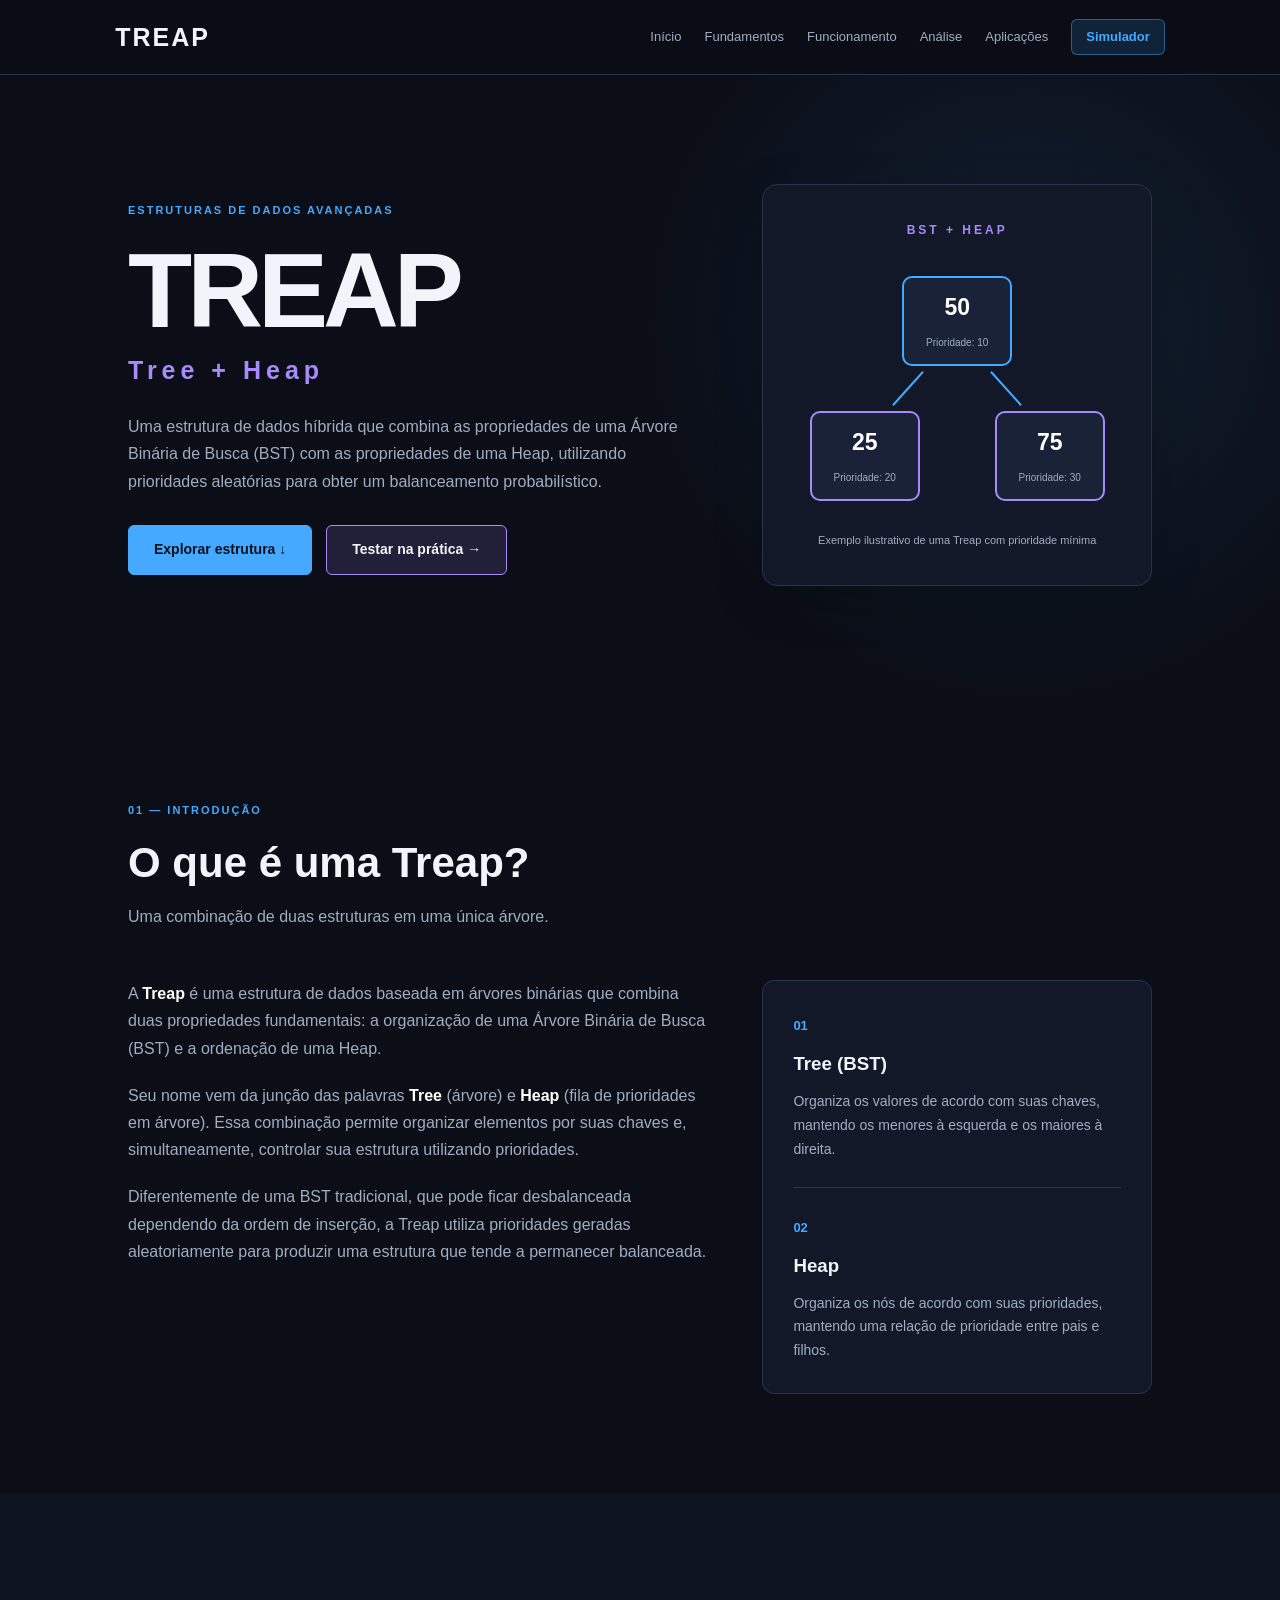
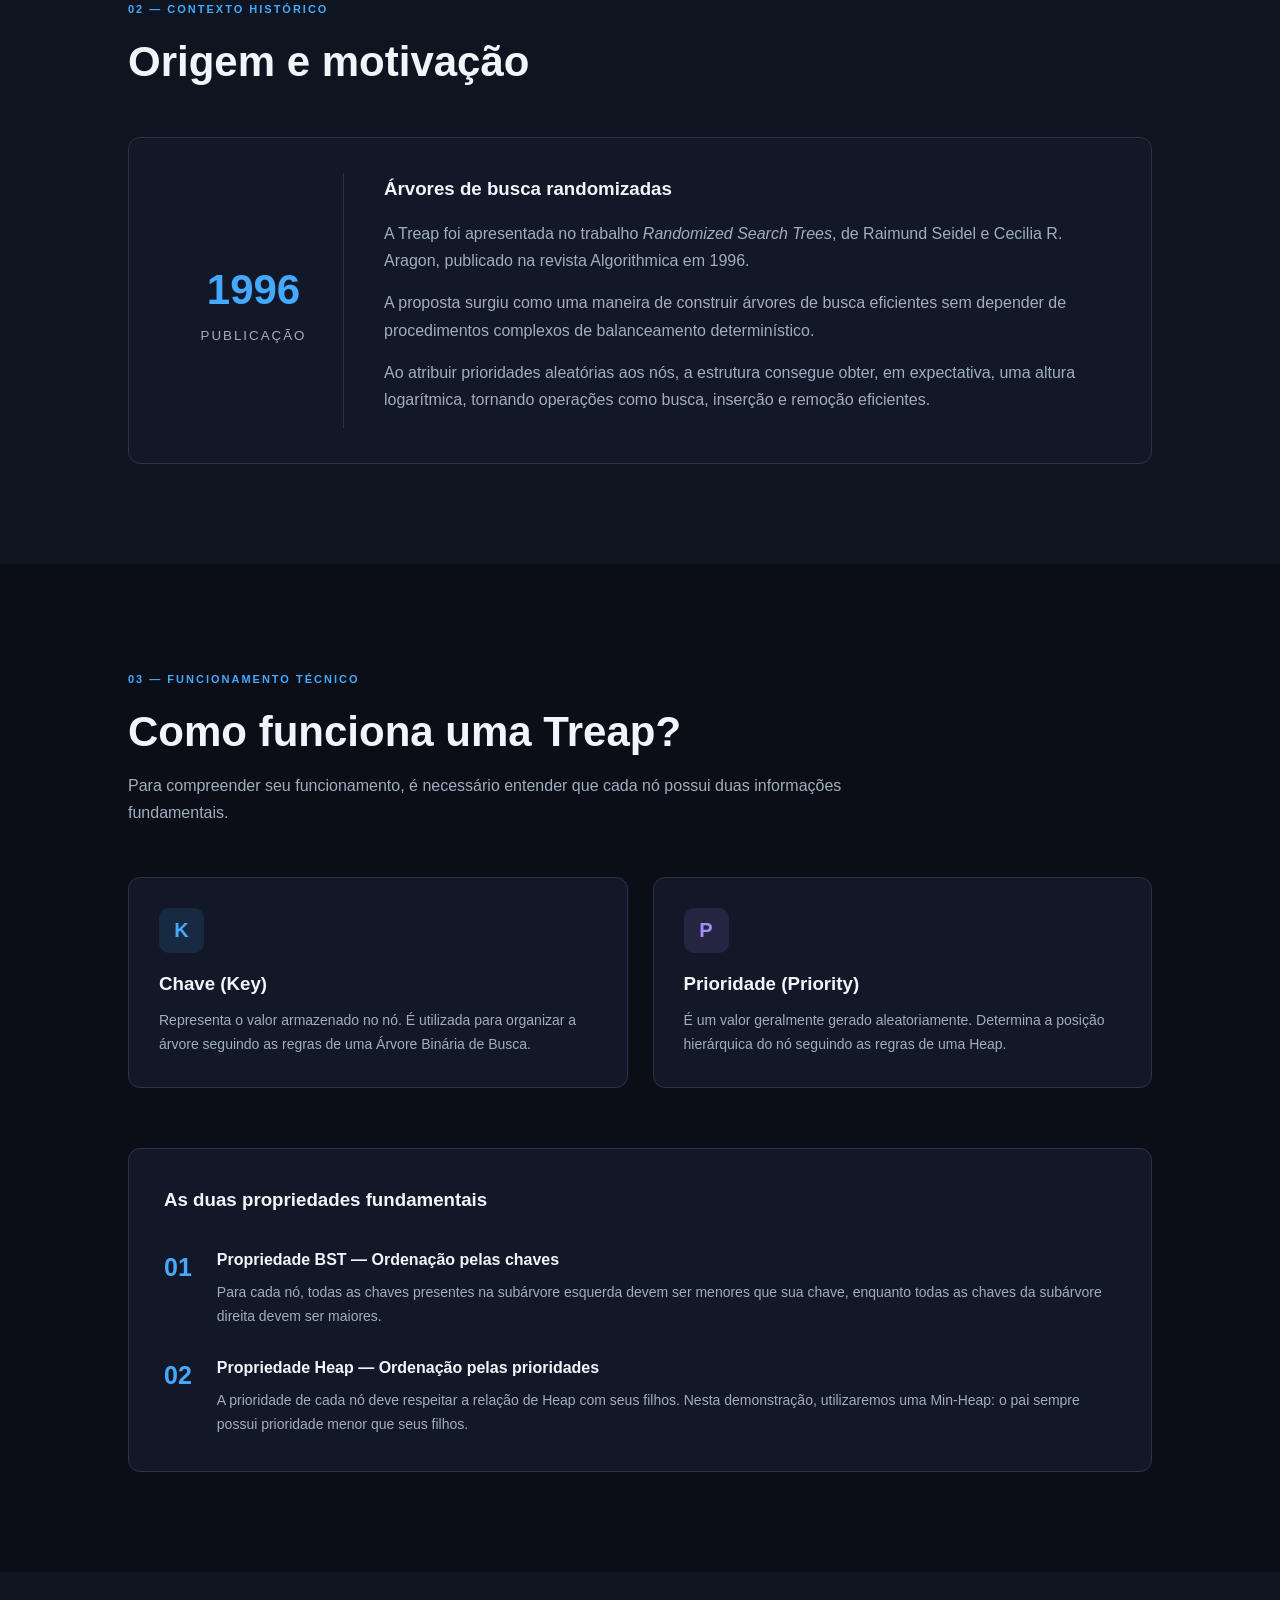
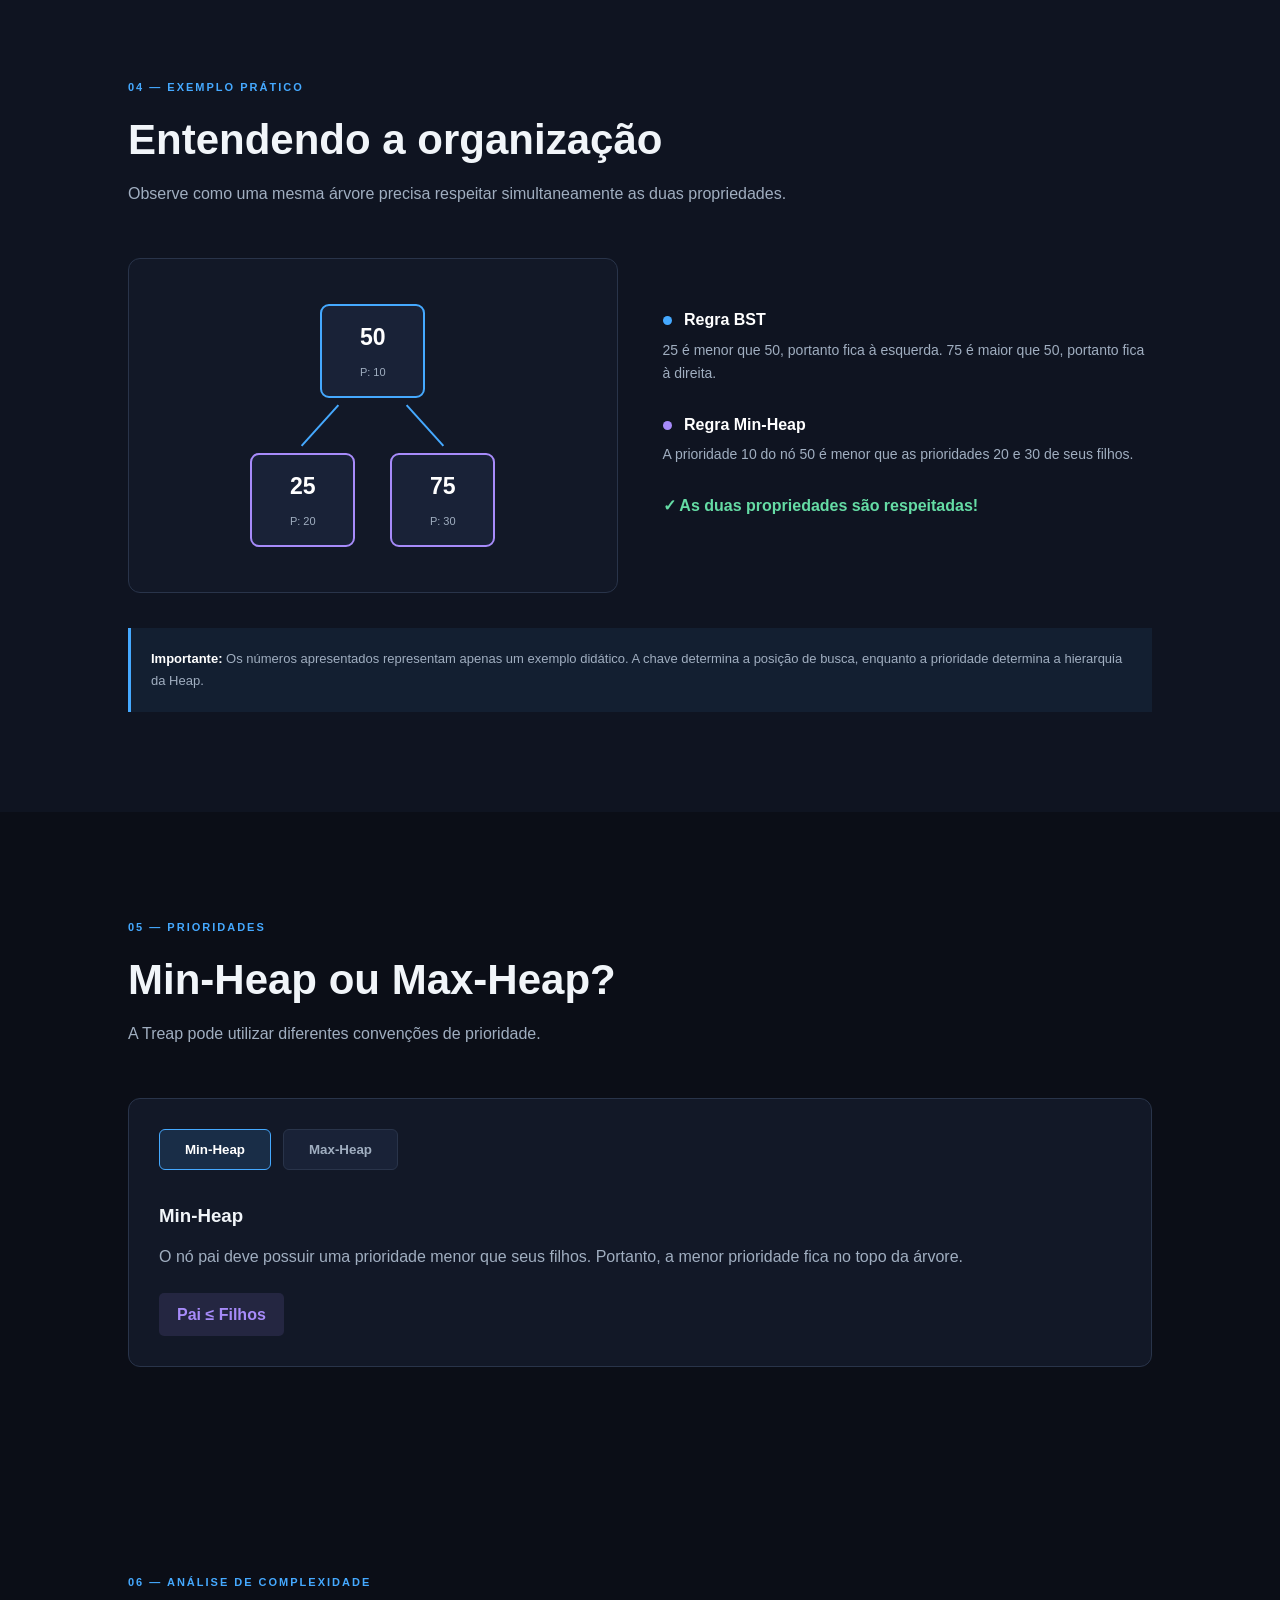
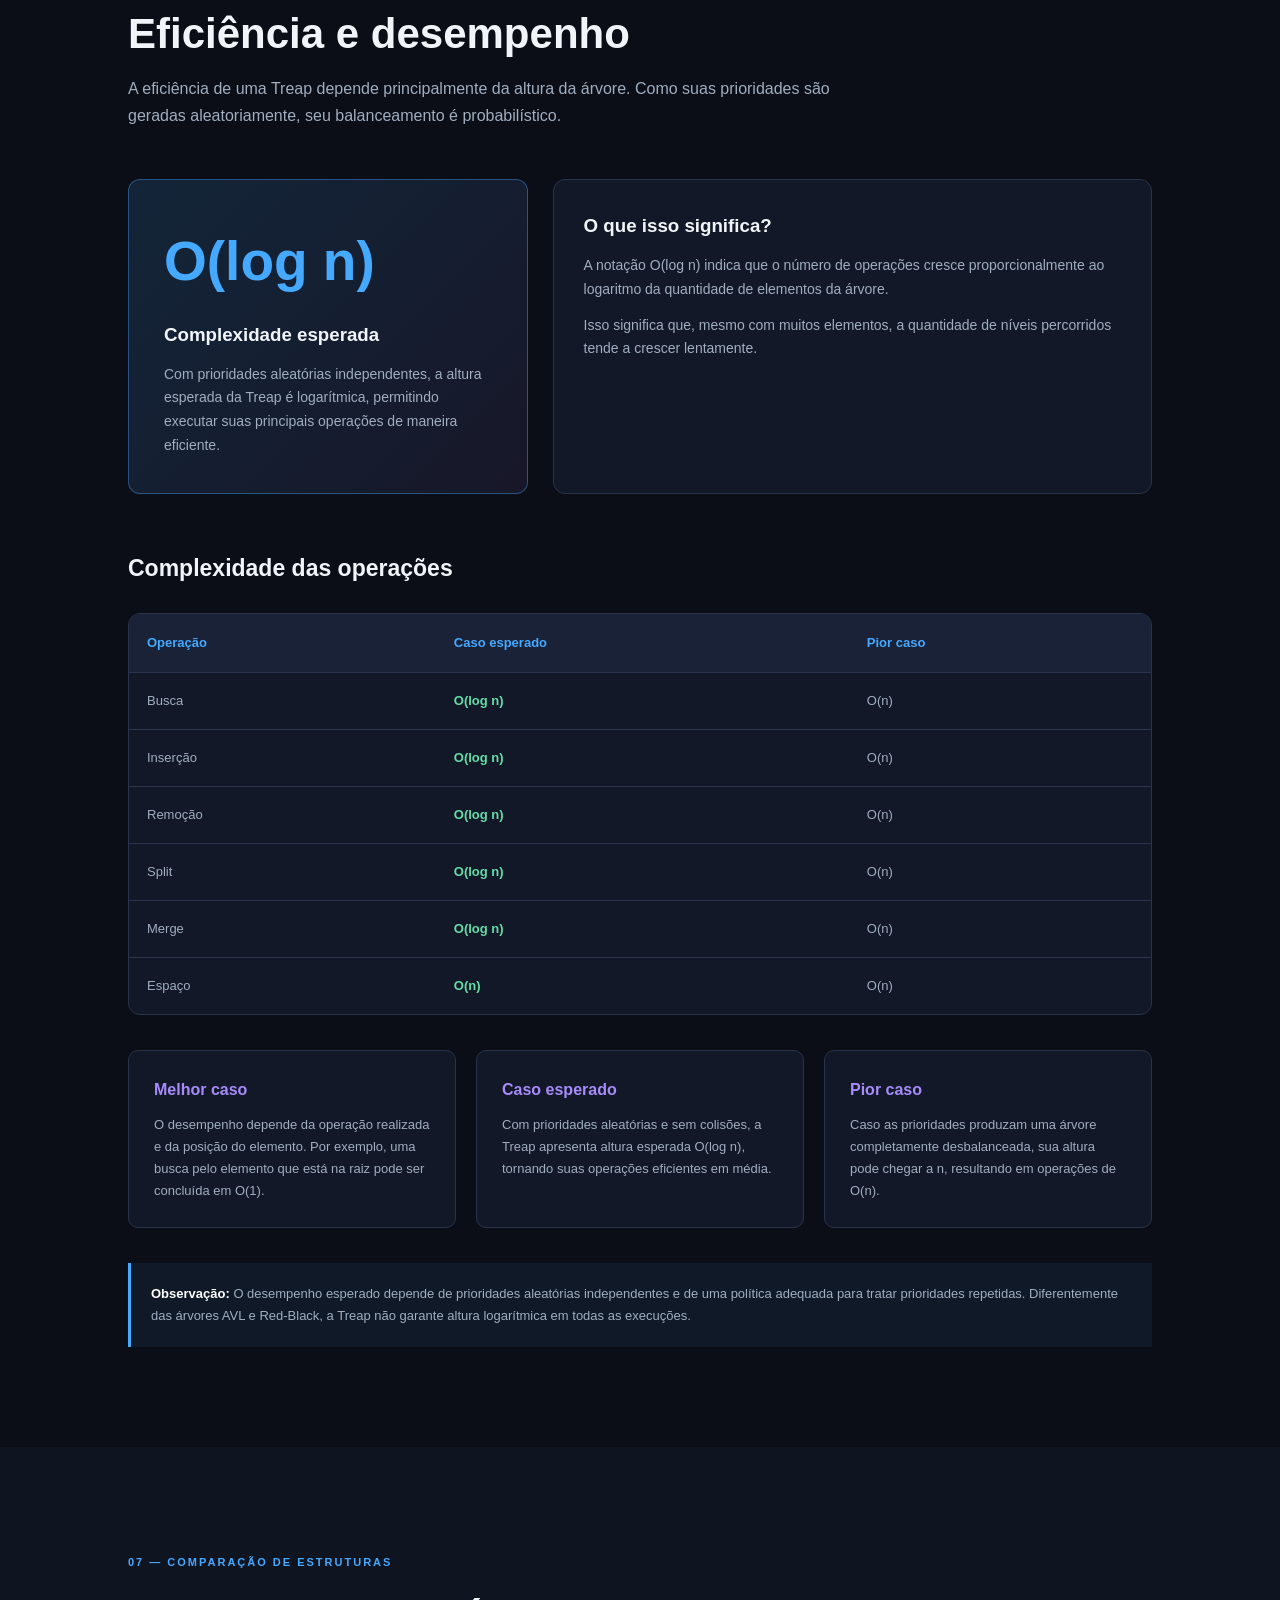
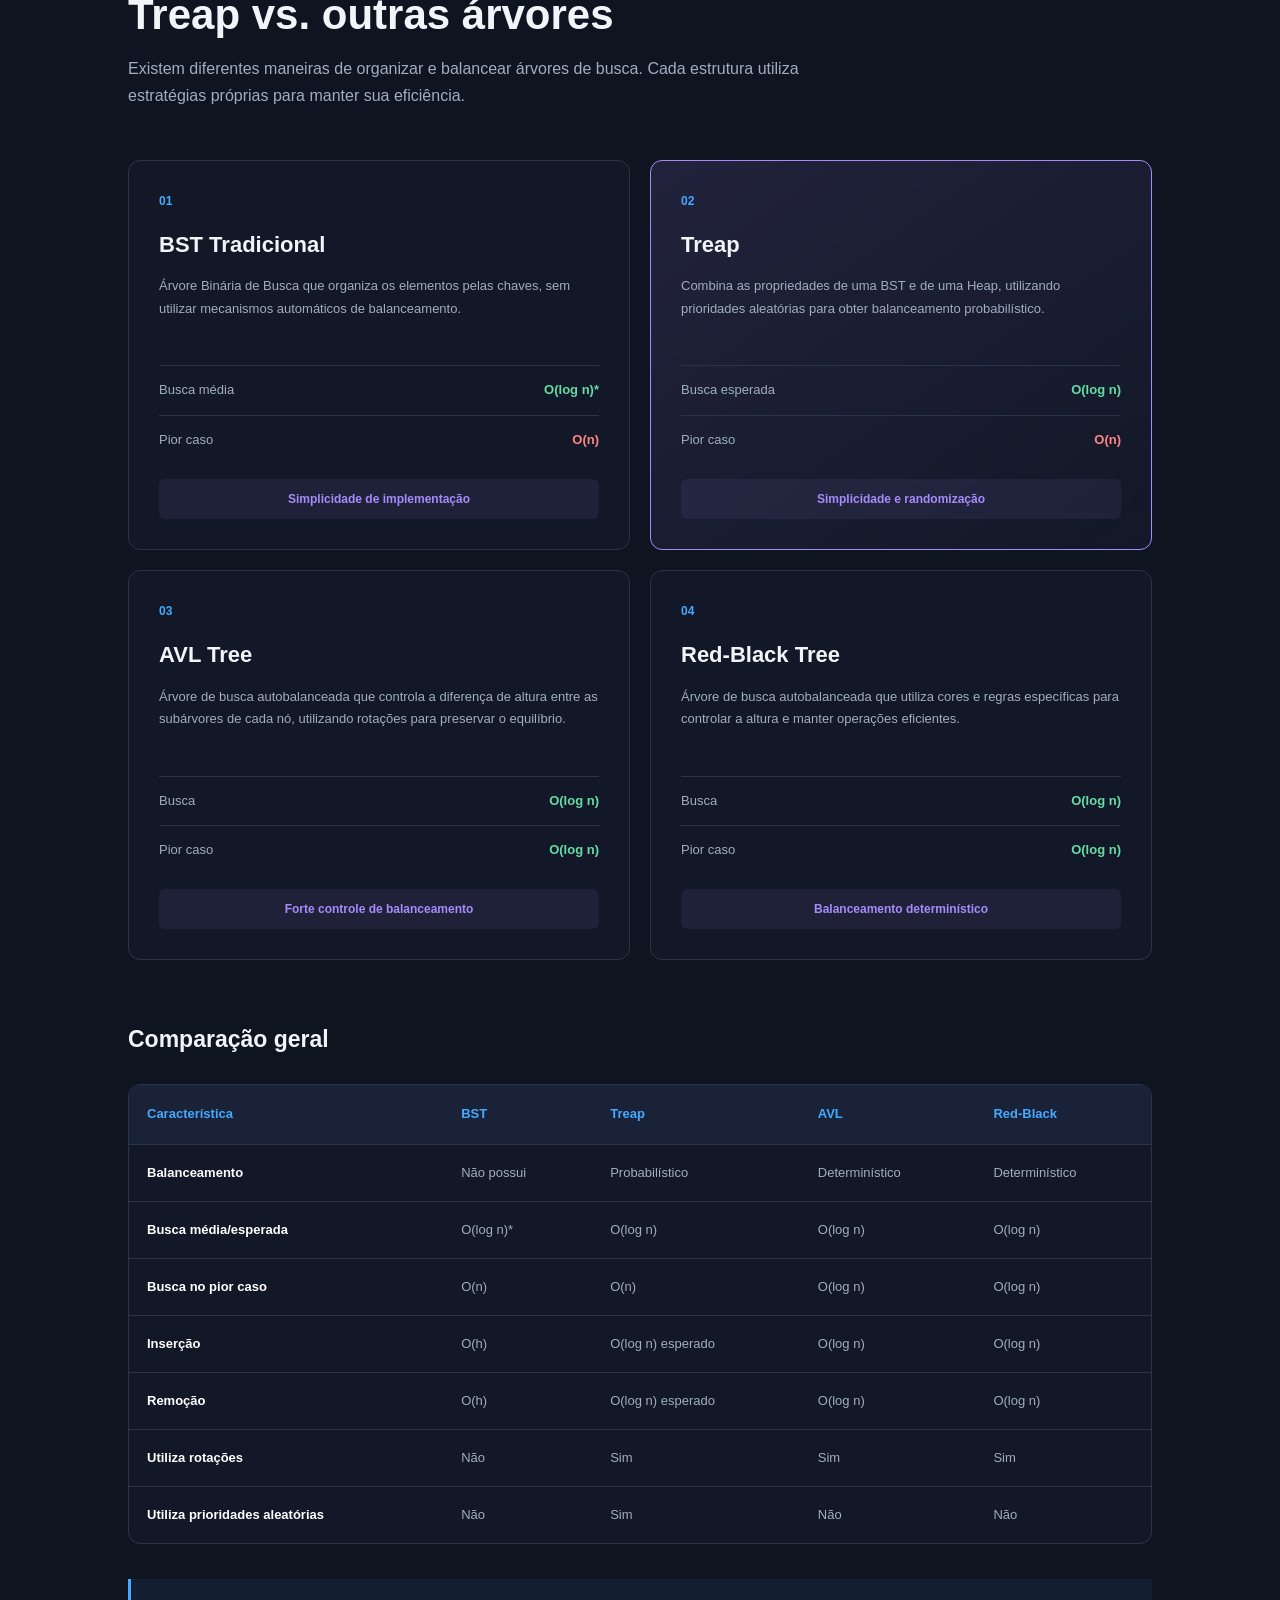
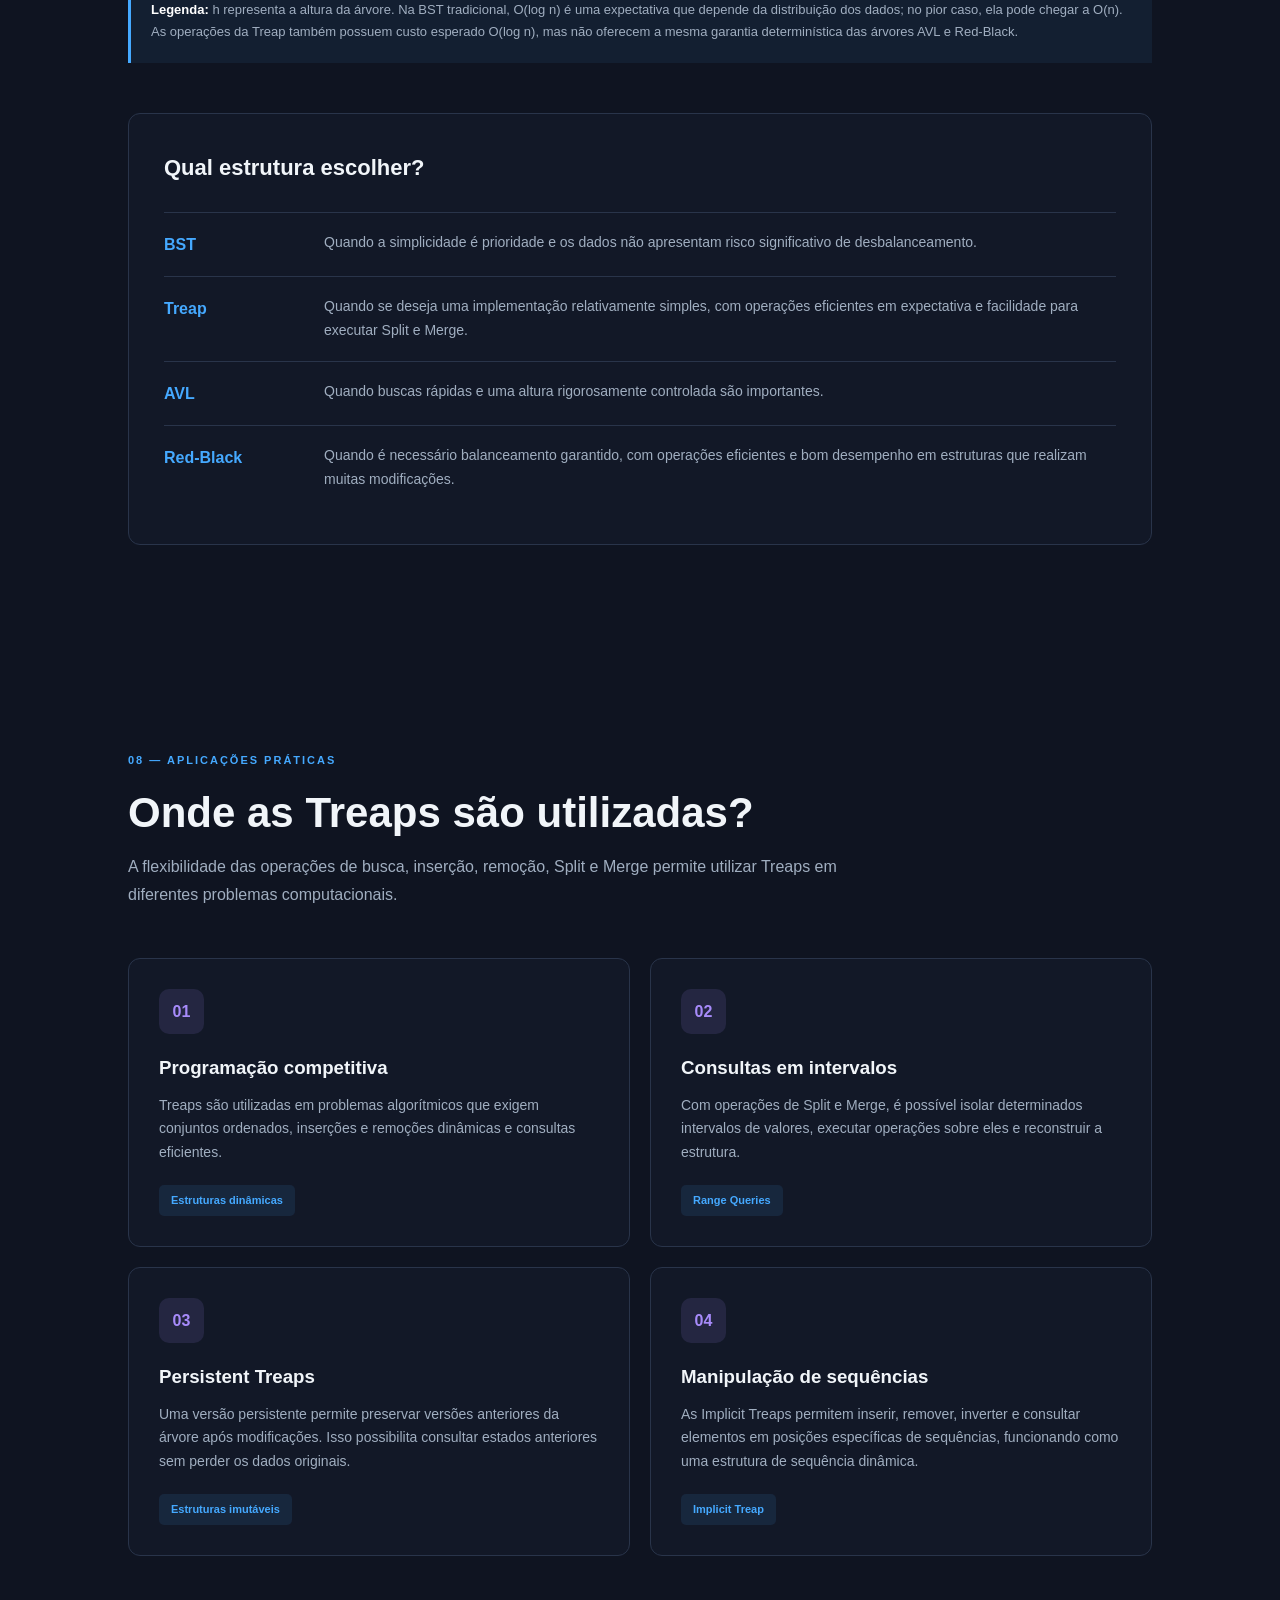
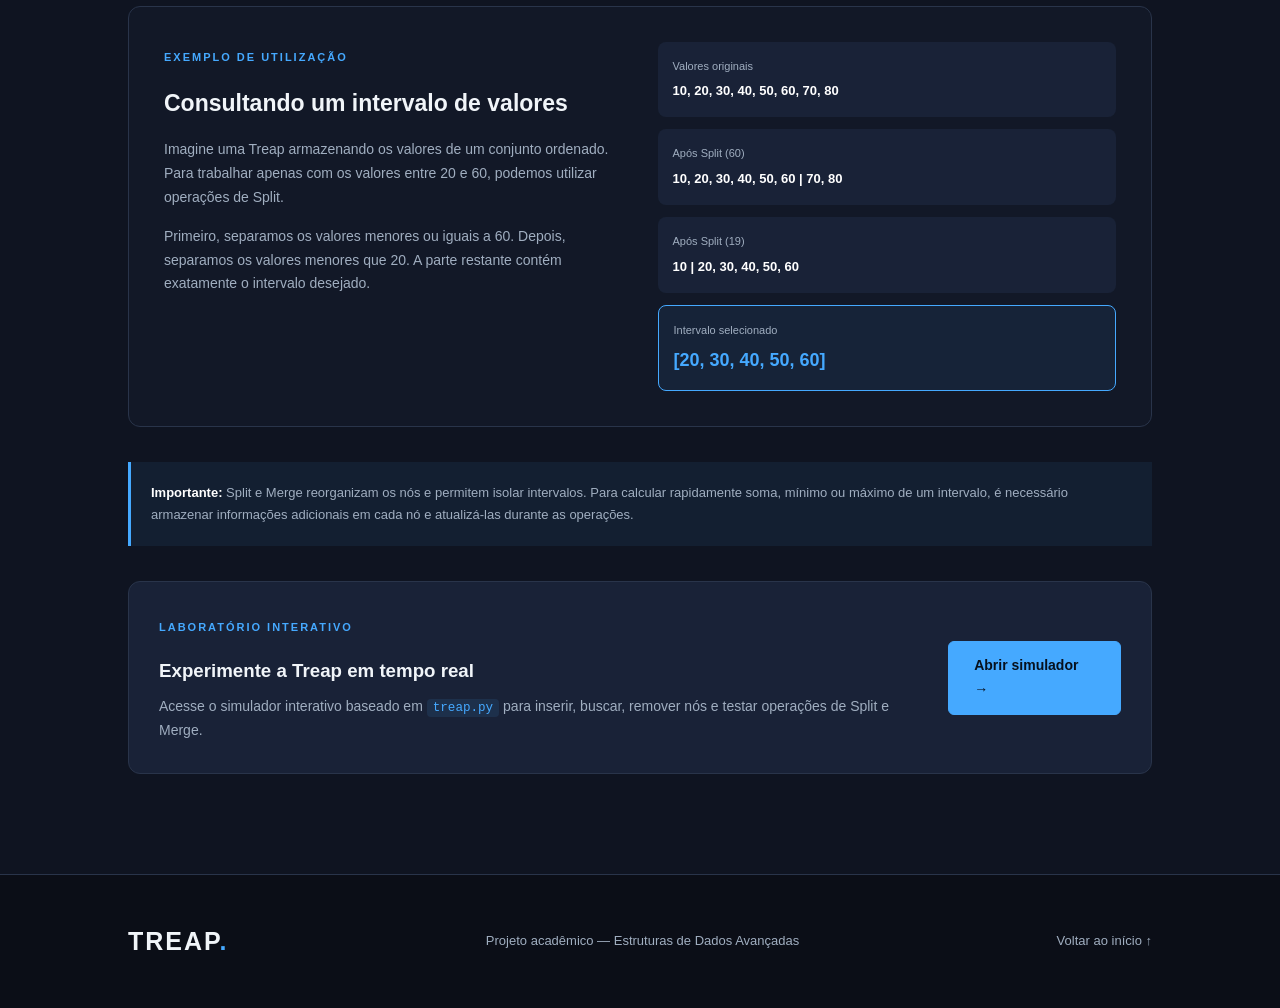
==== index.html @ 8999b140 "1.0.start" ====
<!DOCTYPE html>
<html lang="pt-BR">
<head>
    <meta charset="UTF-8">
    <meta name="viewport" content="width=device-width, initial-scale=1.0">
    <meta name="description" content="Estudo acadêmico sobre a estrutura de dados Treap.">
    <title>Treap | Estruturas de Dados</title>
    <link rel="stylesheet" href="style.css">
</head>

<body>

    <!-- BARRA DE NAVEGAÇÃO -->
    <header class="navbar">
        <a class="logo" href="#inicio" aria-label="Treap — voltar ao início">TREAP</a>
        <nav aria-label="Navegação principal">
            <a href="#inicio">Início</a>
            <a href="#introducao">Fundamentos</a>
            <a href="#funcionamento">Funcionamento</a>
            <a href="#complexidade">Análise</a>
            <a href="#aplicacoes">Aplicações</a>
            <a href="interacao.html" class="nav-highlight">Simulador</a>
        </nav>
    </header>

    <main>

        <!-- APRESENTAÇÃO -->
        <section class="hero" id="inicio">
            <div class="hero-content">
                <span class="tag">ESTRUTURAS DE DADOS AVANÇADAS</span>

                <h1>
                    TREAP
                    <span>Tree + Heap</span>
                </h1>
                <p>Uma estrutura de dados híbrida que combina as propriedades
                    de uma Árvore Binária de Busca (BST) com as propriedades
                    de uma Heap, utilizando prioridades aleatórias para
                    obter um balanceamento probabilístico.</p>

                <div class="hero-actions">
                    <a href="#introducao" class="btn">
                        Explorar estrutura ↓
                    </a>
                    <a href="interacao.html" class="btn btn-secondary">
                        Testar na prática →
                    </a>
                </div>
            </div>

            <div class="hero-visual">
                <div class="tree-label">BST + HEAP</div>

                <div class="tree">
                    <div class="tree-level">
                        <div class="node root">
                            <strong>50</strong>
                            <small>Prioridade: 10</small>
                        </div>
                    </div>

                    <div class="tree-branches">
                        <span></span>
                        <span></span>
                    </div>

                    <div class="tree-level">
                        <div class="node">
                            <strong>25</strong>
                            <small>Prioridade: 20</small>
                        </div>

                        <div class="node">
                            <strong>75</strong>
                            <small>Prioridade: 30</small>
                        </div>
                    </div>
                </div>

                <p class="visual-caption">
                    Exemplo ilustrativo de uma Treap com prioridade mínima
                </p>
            </div>
        </section>


        <!-- INTRODUÇÃO -->
        <section class="section" id="introducao">

            <div class="section-heading">
                <span class="tag">01 — INTRODUÇÃO</span>
                <h2>O que é uma Treap?</h2>
                <p>Uma combinação de duas estruturas em uma única árvore.</p>
            </div>

            <div class="intro-grid">

                <div class="intro-text">
                    <p>
                        A <strong>Treap</strong> é uma estrutura de dados
                        baseada em árvores binárias que combina duas
                        propriedades fundamentais: a organização de uma
                        Árvore Binária de Busca (BST) e a ordenação de uma
                        Heap.
                    </p>

                    <p>
                        Seu nome vem da junção das palavras
                        <strong>Tree</strong> (árvore) e
                        <strong>Heap</strong> (fila de prioridades em árvore).
                        Essa combinação permite organizar elementos por suas
                        chaves e, simultaneamente, controlar sua estrutura
                        utilizando prioridades.
                    </p>

                    <p>
                        Diferentemente de uma BST tradicional, que pode
                        ficar desbalanceada dependendo da ordem de inserção,
                        a Treap utiliza prioridades geradas aleatoriamente
                        para produzir uma estrutura que tende a permanecer
                        balanceada.
                    </p>
                </div>

                <div class="concept-card">
                    <div class="concept-item">
                        <span class="concept-number">01</span>
                        <h3>Tree (BST)</h3>
                        <p>
                            Organiza os valores de acordo com suas chaves,
                            mantendo os menores à esquerda e os maiores
                            à direita.
                        </p>
                    </div>

                    <div class="concept-divider"></div>

                    <div class="concept-item">
                        <span class="concept-number">02</span>
                        <h3>Heap</h3>
                        <p>
                            Organiza os nós de acordo com suas prioridades,
                            mantendo uma relação de prioridade entre
                            pais e filhos.
                        </p>
                    </div>
                </div>

            </div>
        </section>


        <!-- CONTEXTO HISTÓRICO -->
        <section class="section history-section" id="historico">

            <div class="section-heading">
                <span class="tag">02 — CONTEXTO HISTÓRICO</span>
                <h2>Origem e motivação</h2>
            </div>

            <div class="history-content">
                <div class="history-date">
                    <span>1996</span>
                    <small>PUBLICAÇÃO</small>
                </div>

                <div class="history-text">
                    <h3>Árvores de busca randomizadas</h3>

                    <p>
                        A Treap foi apresentada no trabalho
                        <em>Randomized Search Trees</em>, de Raimund Seidel
                        e Cecilia R. Aragon, publicado na revista
                        Algorithmica em 1996.
                    </p>

                    <p>
                        A proposta surgiu como uma maneira de construir
                        árvores de busca eficientes sem depender de
                        procedimentos complexos de balanceamento
                        determinístico.
                    </p>

                    <p>
                        Ao atribuir prioridades aleatórias aos nós,
                        a estrutura consegue obter, em expectativa,
                        uma altura logarítmica, tornando operações como
                        busca, inserção e remoção eficientes.
                    </p>
                </div>
            </div>
        </section>


        <!-- FUNCIONAMENTO TÉCNICO -->
        <section class="section" id="funcionamento">

            <div class="section-heading">
                <span class="tag">03 — FUNCIONAMENTO TÉCNICO</span>
                <h2>Como funciona uma Treap?</h2>

                <p>
                    Para compreender seu funcionamento, é necessário
                    entender que cada nó possui duas informações
                    fundamentais.
                </p>
            </div>

            <div class="technical-grid">

                <div class="technical-card">
                    <div class="card-icon">K</div>
                    <h3>Chave (Key)</h3>
                    <p>
                        Representa o valor armazenado no nó. É utilizada
                        para organizar a árvore seguindo as regras de
                        uma Árvore Binária de Busca.
                    </p>
                </div>

                <div class="technical-card">
                    <div class="card-icon">P</div>
                    <h3>Prioridade (Priority)</h3>
                    <p>
                        É um valor geralmente gerado aleatoriamente.
                        Determina a posição hierárquica do nó seguindo
                        as regras de uma Heap.
                    </p>
                </div>

            </div>

            <div class="explanation-block">
                <h3>As duas propriedades fundamentais</h3>

                <div class="rule">
                    <span class="rule-number">01</span>

                    <div>
                        <h4>Propriedade BST — Ordenação pelas chaves</h4>
                        <p>
                            Para cada nó, todas as chaves presentes na
                            subárvore esquerda devem ser menores que sua
                            chave, enquanto todas as chaves da subárvore
                            direita devem ser maiores.
                        </p>
                    </div>
                </div>

                <div class="rule">
                    <span class="rule-number">02</span>

                    <div>
                        <h4>Propriedade Heap — Ordenação pelas prioridades</h4>
                        <p>A prioridade de cada nó deve respeitar a
                            relação de Heap com seus filhos. Nesta
                            demonstração, utilizaremos uma Min-Heap:
                            o pai sempre possui prioridade menor que
                            seus filhos.</p>
                    </div>
                </div>
            </div>
        </section>

        <section class="section example-section">
            <div class="section-heading">
                <span class="tag">04 — EXEMPLO PRÁTICO</span>
                <h2>Entendendo a organização</h2>
                <p>Observe como uma mesma árvore precisa respeitar
                simultaneamente as duas propriedades.
                </p>
            </div>
            <div class="example-layout">
                <div class="example-tree">
                    <div class="example-node root-node">
                        <strong>50</strong>
                        <small>P: 10</small>
                    </div>
                    <div class="example-lines">
                        <span></span>
                        <span></span>
                    </div>
                    <div class="example-children">
                        <div class="example-node">
                            <strong>25</strong>
                            <small>P: 20</small>
                        </div>
                        <div class="example-node">
                            <strong>75</strong>
                            <small>P: 30</small>
                        </div>
                    </div>
                </div>
                <div class="example-info">
                    <div>
                        <span class="status-dot blue"></span>
                        <strong>Regra BST</strong>
                        <p>25 é menor que 50, portanto fica à esquerda.
                        75 é maior que 50, portanto fica à direita.</p>
                    </div>
                    <div>
                        <span class="status-dot purple"></span>
                        <strong>Regra Min-Heap</strong>
                        <p>A prioridade 10 do nó 50 é menor que as
                            prioridades 20 e 30 de seus filhos.</p>
                    </div>
                    <div class="valid-message">
                        ✓ As duas propriedades são respeitadas!
                    </div>
                </div>
            </div>
            <div class="note">
                <strong>Importante:</strong> Os números apresentados
                representam apenas um exemplo didático. A chave determina
                a posição de busca, enquanto a prioridade determina
                a hierarquia da Heap.
            </div>
        </section>

        <section class="section" id="propriedades">
            <div class="section-heading">
                <span class="tag">05 — PRIORIDADES</span>
                <h2>Min-Heap ou Max-Heap?</h2>
                <p>A Treap pode utilizar diferentes convenções
                de prioridade.
                </p>
            </div>
            <div class="heap-selector">
                <div class="heap-buttons">
                    <button class="heap-btn active" data-heap="min">
                        Min-Heap
                    </button>
                    <button class="heap-btn" data-heap="max">
                        Max-Heap
                    </button>
                </div>
                <div class="heap-description">
                    <h3 id="heap-title">Min-Heap</h3>
                    <p id="heap-text">O nó pai deve possuir uma prioridade menor que seus filhos.
                        Portanto, a menor prioridade
                        fica no topo da árvore.</p>
                    <div class="heap-rule" id="heap-rule">Pai ≤ Filhos</div>
                </div>
            </div>
        </section>

        <!-- ANÁLISE DE COMPLEXIDADE -->
        <section class="section complexity-section" id="complexidade">

            <div class="section-heading">
                <span class="tag">06 — ANÁLISE DE COMPLEXIDADE</span>

                <h2>Eficiência e desempenho</h2>

                <p>
                    A eficiência de uma Treap depende principalmente da altura
                    da árvore. Como suas prioridades são geradas aleatoriamente,
                    seu balanceamento é probabilístico.
                </p>
            </div>

            <div class="complexity-intro">
                <div class="complexity-highlight">
                    <span class="big-o">O(log n)</span>
                    <h3>Complexidade esperada</h3>
                    <p>
                        Com prioridades aleatórias independentes, a altura
                        esperada da Treap é logarítmica, permitindo executar
                        suas principais operações de maneira eficiente.
                    </p>
                </div>

                <div class="complexity-explanation">
                    <h3>O que isso significa?</h3>

                    <p>
                        A notação O(log n) indica que o número de operações
                        cresce proporcionalmente ao logaritmo da quantidade
                        de elementos da árvore.
                    </p>

                    <p>
                        Isso significa que, mesmo com muitos elementos,
                        a quantidade de níveis percorridos tende a crescer
                        lentamente.
                    </p>
                </div>
            </div>

            <h3 class="subsection-title">Complexidade das operações</h3>

            <div class="table-container">
                <table class="complexity-table">

                    <thead>
                        <tr>
                            <th>Operação</th>
                            <th>Caso esperado</th>
                            <th>Pior caso</th>
                        </tr>
                    </thead>

                    <tbody>
                        <tr>
                            <td>Busca</td>
                            <td><span class="complexity-good">O(log n)</span></td>
                            <td>O(n)</td>
                        </tr>

                        <tr>
                            <td>Inserção</td>
                            <td><span class="complexity-good">O(log n)</span></td>
                            <td>O(n)</td>
                        </tr>

                        <tr>
                            <td>Remoção</td>
                            <td><span class="complexity-good">O(log n)</span></td>
                            <td>O(n)</td>
                        </tr>

                        <tr>
                            <td>Split</td>
                            <td><span class="complexity-good">O(log n)</span></td>
                            <td>O(n)</td>
                        </tr>

                        <tr>
                            <td>Merge</td>
                            <td><span class="complexity-good">O(log n)</span></td>
                            <td>O(n)</td>
                        </tr>

                        <tr>
                            <td>Espaço</td>
                            <td><span class="complexity-good">O(n)</span></td>
                            <td>O(n)</td>
                        </tr>
                    </tbody>

                </table>
            </div>

            <div class="complexity-notes">

                <div class="complexity-note">
                    <h4>Melhor caso</h4>
                    <p>
                        O desempenho depende da operação realizada e da posição
                        do elemento. Por exemplo, uma busca pelo elemento que
                        está na raiz pode ser concluída em O(1).
                    </p>
                </div>

                <div class="complexity-note">
                    <h4>Caso esperado</h4>
                    <p>
                        Com prioridades aleatórias e sem colisões, a Treap
                        apresenta altura esperada O(log n), tornando suas
                        operações eficientes em média.
                    </p>
                </div>

                <div class="complexity-note">
                    <h4>Pior caso</h4>
                    <p>
                        Caso as prioridades produzam uma árvore completamente
                        desbalanceada, sua altura pode chegar a n, resultando
                        em operações de O(n).
                    </p>
                </div>

            </div>

            <div class="note">
                <strong>Observação:</strong> O desempenho esperado depende
                de prioridades aleatórias independentes e de uma política
                adequada para tratar prioridades repetidas. Diferentemente
                das árvores AVL e Red-Black, a Treap não garante altura
                logarítmica em todas as execuções.
            </div>

        </section>

        <!-- COMPARAÇÃO COM OUTRAS ESTRUTURAS -->
        <section class="section comparison-section" id="comparacao">

            <div class="section-heading">
                <span class="tag">07 — COMPARAÇÃO DE ESTRUTURAS</span>

                <h2>Treap vs. outras árvores</h2>

                <p>
                    Existem diferentes maneiras de organizar e balancear
                    árvores de busca. Cada estrutura utiliza estratégias
                    próprias para manter sua eficiência.
                </p>
            </div>

            <div class="comparison-cards">

                <!-- BST -->
                <article class="comparison-card">
                    <span class="comparison-number">01</span>

                    <h3>BST Tradicional</h3>

                    <p>
                        Árvore Binária de Busca que organiza os elementos
                        pelas chaves, sem utilizar mecanismos automáticos
                        de balanceamento.
                    </p>

                    <div class="comparison-complexity">
                        <span>Busca média</span>
                        <strong>O(log n)*</strong>
                    </div>

                    <div class="comparison-complexity">
                        <span>Pior caso</span>
                        <strong class="bad-complexity">O(n)</strong>
                    </div>

                    <div class="comparison-footer">
                        Simplicidade de implementação
                    </div>
                </article>


                <!-- TREAP -->
                <article class="comparison-card featured-card">
                    <span class="comparison-number">02</span>

                    <h3>Treap</h3>
                    <p>Combina as propriedades de uma BST e de uma Heap,
                        utilizando prioridades aleatórias para obter
                        balanceamento probabilístico.</p>
                    <div class="comparison-complexity">
                        <span>Busca esperada</span>
                        <strong>O(log n)</strong>
                    </div>

                    <div class="comparison-complexity">
                        <span>Pior caso</span>
                        <strong class="bad-complexity">O(n)</strong>
                    </div>

                    <div class="comparison-footer">
                        Simplicidade e randomização
                    </div>
                </article>


                <!-- AVL -->
                <article class="comparison-card">
                    <span class="comparison-number">03</span>

                    <h3>AVL Tree</h3>

                    <p>
                        Árvore de busca autobalanceada que controla a diferença
                        de altura entre as subárvores de cada nó, utilizando
                        rotações para preservar o equilíbrio.
                    </p>

                    <div class="comparison-complexity">
                        <span>Busca</span>
                        <strong>O(log n)</strong>
                    </div>

                    <div class="comparison-complexity">
                        <span>Pior caso</span>
                        <strong>O(log n)</strong>
                    </div>

                    <div class="comparison-footer">
                        Forte controle de balanceamento
                    </div>
                </article>


                <!-- RED BLACK -->
                <article class="comparison-card">
                    <span class="comparison-number">04</span>

                    <h3>Red-Black Tree</h3>

                    <p>
                        Árvore de busca autobalanceada que utiliza cores
                        e regras específicas para controlar a altura
                        e manter operações eficientes.
                    </p>

                    <div class="comparison-complexity">
                        <span>Busca</span>
                        <strong>O(log n)</strong>
                    </div>

                    <div class="comparison-complexity">
                        <span>Pior caso</span>
                        <strong>O(log n)</strong>
                    </div>

                    <div class="comparison-footer">
                        Balanceamento determinístico
                    </div>
                </article>

            </div>


            <!-- TABELA COMPARATIVA -->
            <h3 class="subsection-title">Comparação geral</h3>

            <div class="table-container">

                <table class="complexity-table comparison-table">

                    <thead>
                        <tr>
                            <th>Característica</th>
                            <th>BST</th>
                            <th>Treap</th>
                            <th>AVL</th>
                            <th>Red-Black</th>
                        </tr>
                    </thead>

                    <tbody>

                        <tr>
                            <td>Balanceamento</td>
                            <td>Não possui</td>
                            <td>Probabilístico</td>
                            <td>Determinístico</td>
                            <td>Determinístico</td>
                        </tr>

                        <tr>
                            <td>Busca média/esperada</td>
                            <td>O(log n)*</td>
                            <td>O(log n)</td>
                            <td>O(log n)</td>
                            <td>O(log n)</td>
                        </tr>

                        <tr>
                            <td>Busca no pior caso</td>
                            <td>O(n)</td>
                            <td>O(n)</td>
                            <td>O(log n)</td>
                            <td>O(log n)</td>
                        </tr>

                        <tr>
                            <td>Inserção</td>
                            <td>O(h)</td>
                            <td>O(log n) esperado</td>
                            <td>O(log n)</td>
                            <td>O(log n)</td>
                        </tr>

                        <tr>
                            <td>Remoção</td>
                            <td>O(h)</td>
                            <td>O(log n) esperado</td>
                            <td>O(log n)</td>
                            <td>O(log n)</td>
                        </tr>

                        <tr>
                            <td>Utiliza rotações</td>
                            <td>Não</td>
                            <td>Sim</td>
                            <td>Sim</td>
                            <td>Sim</td>
                        </tr>

                        <tr>
                            <td>Utiliza prioridades aleatórias</td>
                            <td>Não</td>
                            <td>Sim</td>
                            <td>Não</td>
                            <td>Não</td>
                        </tr>

                    </tbody>

                </table>

            </div>

            <div class="note">
                <strong>Legenda:</strong> h representa a altura da árvore.
                Na BST tradicional, O(log n) é uma expectativa que depende
                da distribuição dos dados; no pior caso, ela pode chegar
                a O(n). As operações da Treap também possuem custo esperado
                O(log n), mas não oferecem a mesma garantia determinística
                das árvores AVL e Red-Black.
            </div>


            <!-- CONCLUSÃO DA COMPARAÇÃO -->
            <div class="comparison-conclusion">

                <h3>Qual estrutura escolher?</h3>

                <div class="choice-item">
                    <span>BST</span>
                    <p>
                        Quando a simplicidade é prioridade e os dados não
                        apresentam risco significativo de desbalanceamento.
                    </p>
                </div>

                <div class="choice-item">
                    <span>Treap</span>
                    <p>
                        Quando se deseja uma implementação relativamente
                        simples, com operações eficientes em expectativa
                        e facilidade para executar Split e Merge.
                    </p>
                </div>

                <div class="choice-item">
                    <span>AVL</span>
                    <p>
                        Quando buscas rápidas e uma altura rigorosamente
                        controlada são importantes.
                    </p>
                </div>

                <div class="choice-item">
                    <span>Red-Black</span>
                    <p>
                        Quando é necessário balanceamento garantido,
                        com operações eficientes e bom desempenho em
                        estruturas que realizam muitas modificações.
                    </p>
                </div>

            </div>

        </section>

        <!-- APLICAÇÕES PRÁTICAS -->
        <section class="section applications-section" id="aplicacoes">

            <div class="section-heading">
                <span class="tag">08 — APLICAÇÕES PRÁTICAS</span>

                <h2>Onde as Treaps são utilizadas?</h2>

                <p>
                    A flexibilidade das operações de busca, inserção,
                    remoção, Split e Merge permite utilizar Treaps
                    em diferentes problemas computacionais.
                </p>
            </div>

            <div class="applications-grid">

                <article class="application-card">
                    <div class="application-icon">01</div>

                    <h3>Programação competitiva</h3>

                    <p>
                        Treaps são utilizadas em problemas algorítmicos
                        que exigem conjuntos ordenados, inserções e
                        remoções dinâmicas e consultas eficientes.
                    </p>

                    <span class="application-tag">
                        Estruturas dinâmicas
                    </span>
                </article>


                <article class="application-card">
                    <div class="application-icon">02</div>

                    <h3>Consultas em intervalos</h3>

                    <p>
                        Com operações de Split e Merge, é possível
                        isolar determinados intervalos de valores,
                        executar operações sobre eles e reconstruir
                        a estrutura.
                    </p>

                    <span class="application-tag">
                        Range Queries
                    </span>
                </article>


                <article class="application-card">
                    <div class="application-icon">03</div>

                    <h3>Persistent Treaps</h3>

                    <p>
                        Uma versão persistente permite preservar versões
                        anteriores da árvore após modificações. Isso
                        possibilita consultar estados anteriores sem
                        perder os dados originais.
                    </p>

                    <span class="application-tag">
                        Estruturas imutáveis
                    </span>
                </article>


                <article class="application-card">
                    <div class="application-icon">04</div>

                    <h3>Manipulação de sequências</h3>

                    <p>
                        As Implicit Treaps permitem inserir, remover,
                        inverter e consultar elementos em posições
                        específicas de sequências, funcionando como
                        uma estrutura de sequência dinâmica.
                    </p>

                    <span class="application-tag">
                        Implicit Treap
                    </span>
                </article>

            </div>


            <div class="application-example">

                <div>
                    <span class="tag">EXEMPLO DE UTILIZAÇÃO</span>

                    <h3>Consultando um intervalo de valores</h3>

                    <p>
                        Imagine uma Treap armazenando os valores
                        de um conjunto ordenado. Para trabalhar
                        apenas com os valores entre 20 e 60,
                        podemos utilizar operações de Split.
                    </p>

                    <p>
                        Primeiro, separamos os valores menores
                        ou iguais a 60. Depois, separamos os
                        valores menores que 20. A parte restante
                        contém exatamente o intervalo desejado.
                    </p>
                </div>

                <div class="interval-example">

                    <div class="interval-row">
                        <span>Valores originais</span>
                        <strong>10, 20, 30, 40, 50, 60, 70, 80</strong>
                    </div>

                    <div class="interval-row">
                        <span>Após Split (60)</span>
                        <strong>10, 20, 30, 40, 50, 60 | 70, 80</strong>
                    </div>

                    <div class="interval-row">
                        <span>Após Split (19)</span>
                        <strong>10 | 20, 30, 40, 50, 60</strong>
                    </div>

                    <div class="interval-result">
                        <span>Intervalo selecionado</span>
                        <strong>[20, 30, 40, 50, 60]</strong>
                    </div>

                </div>

            </div>

            <div class="note">
                <strong>Importante:</strong> Split e Merge reorganizam
                os nós e permitem isolar intervalos. Para calcular
                rapidamente soma, mínimo ou máximo de um intervalo,
                é necessário armazenar informações adicionais em cada
                nó e atualizá-las durante as operações.
            </div>

            <div class="implementation-download">
                <div>
                    <span class="tag">LABORATÓRIO INTERATIVO</span>
                    <h3>Experimente a Treap em tempo real</h3>
                    <p>
                        Acesse o simulador interativo baseado em <code>treap.py</code>
                        para inserir, buscar, remover nós e testar operações de Split e Merge.
                    </p>
                </div>
                <a href="interacao.html" class="btn">Abrir simulador →</a>
            </div>

        </section>

        <footer>
            <div class="logo">TREAP<span>.</span></div>

            <p>Projeto acadêmico — Estruturas de Dados Avançadas</p>
            <a href="#inicio">Voltar ao início ↑</a>
        </footer>
    </main>
    <script src="javascript.js" defer></script>
</body>
</html>
---- style.css ----
/* =====================================
   CONFIGURAÇÕES GERAIS
===================================== */

* {
    margin: 0;
    padding: 0;
    box-sizing: border-box;
    scroll-behavior: smooth;
}

:root {
    --background: #0b0e17;
    --surface: #121827;
    --surface-light: #192237;
    --blue: #45a9ff;
    --purple: #a78bfa;
    --green: #65dca5;
    --red: #ff6b6b;
    --text: #f1f5f9;
    --muted: #a0aec0;
    --border: #29344a;
}

body {
    background: var(--background);
    color: var(--text);
    font-family: 'Segoe UI', Arial, sans-serif;
    line-height: 1.7;
}

a {
    text-decoration: none;
    color: inherit;
}

html {
    scroll-padding-top: 90px;
}

code {
    font-family: Consolas, 'Courier New', monospace;
    background: rgba(69, 169, 255, 0.1);
    color: var(--blue);
    padding: 2px 6px;
    border-radius: 4px;
    font-size: 0.9em;
}

/* =====================================
   NAVEGAÇÃO
===================================== */

.navbar {
    min-height: 75px;
    height: auto;
    padding: 0 9%;
    display: flex;
    justify-content: space-between;
    align-items: center;
    gap: 24px;
    background: rgba(11, 14, 23, 0.95);
    border-bottom: 1px solid var(--border);
    position: sticky;
    top: 0;
    z-index: 100;
    backdrop-filter: blur(12px);
}

.logo {
    flex: 0 0 auto;
    color: var(--text);
    font-size: 25px;
    font-weight: 800;
    letter-spacing: 2px;
}

.logo span {
    color: var(--blue);
}

.navbar nav {
    display: flex;
    align-items: center;
    justify-content: flex-end;
    flex-wrap: wrap;
    gap: 12px clamp(14px, 1.8vw, 28px);
}

.navbar nav a {
    display: inline-flex;
    align-items: center;
    min-height: 42px;
    white-space: nowrap;
    font-size: 13px;
    color: var(--muted);
    transition: color 0.2s ease;
}

.navbar nav a:hover,
.navbar nav a:focus-visible,
.logo:focus-visible {
    color: var(--blue);
}

.navbar nav a.nav-highlight {
    min-height: 36px;
    padding: 6px 14px;
    border-radius: 6px;
    background: rgba(69, 169, 255, 0.14);
    border: 1px solid rgba(69, 169, 255, 0.45);
    color: var(--blue);
    font-weight: 700;
}

.navbar nav a.nav-highlight:hover {
    background: var(--blue);
    color: #07111e;
}

.navbar nav a:focus-visible,
.logo:focus-visible {
    outline: 2px solid var(--blue);
    outline-offset: 4px;
    border-radius: 4px;
}

/* =====================================
   ELEMENTOS REUTILIZÁVEIS
===================================== */

.section {
    padding: 100px 10%;
}

.tag {
    display: inline-block;
    color: var(--blue);
    font-size: 11px;
    font-weight: 800;
    letter-spacing: 2px;
    margin-bottom: 18px;
}

.section-heading {
    margin-bottom: 50px;
    max-width: 750px;
}

.section-heading h2 {
    font-size: clamp(28px, 4vw, 42px);
    line-height: 1.2;
    margin-bottom: 15px;
}

.section-heading p {
    color: var(--muted);
}

strong {
    color: #ffffff;
}

/* =====================================
   APRESENTAÇÃO PRINCIPAL
===================================== */

.hero {
    min-height: 620px;
    padding: 100px 10%;
    display: grid;
    grid-template-columns: 1.2fr 0.8fr;
    align-items: center;
    gap: 50px;
    background:
        radial-gradient(
            circle at 80% 40%,
            rgba(69, 169, 255, 0.12),
            transparent 35%
        );
}

.hero-content h1 {
    font-size: clamp(65px, 9vw, 105px);
    line-height: 1;
    font-weight: 900;
    letter-spacing: -5px;
}

.hero-content h1 span {
    display: block;
    font-size: 25px;
    letter-spacing: 5px;
    color: var(--purple);
    margin-top: 15px;
}

.hero-content p {
    max-width: 550px;
    margin: 30px 0;
    color: var(--muted);
}

.hero-actions {
    display: flex;
    flex-wrap: wrap;
    gap: 14px;
}

.btn {
    display: inline-flex;
    align-items: center;
    justify-content: center;
    gap: 8px;
    padding: 12px 25px;
    background: var(--blue);
    color: #07111e;
    border: 1px solid var(--blue);
    border-radius: 6px;
    font-weight: 800;
    font-size: 14px;
    cursor: pointer;
    transition: 0.25s;
}

.btn:hover:not(:disabled) {
    transform: translateY(-2px);
    box-shadow: 0 5px 25px rgba(69, 169, 255, 0.3);
}

.btn:disabled {
    opacity: 0.45;
    cursor: not-allowed;
}

.btn-secondary {
    background: rgba(167, 139, 250, 0.14);
    border-color: var(--purple);
    color: var(--text);
}

.btn-secondary:hover:not(:disabled) {
    background: rgba(167, 139, 250, 0.26);
    box-shadow: 0 5px 25px rgba(167, 139, 250, 0.25);
}

.btn-danger {
    background: rgba(255, 107, 107, 0.14);
    border-color: var(--red);
    color: #ffb3b3;
}

.btn-danger:hover:not(:disabled) {
    background: rgba(255, 107, 107, 0.26);
    box-shadow: 0 5px 25px rgba(255, 107, 107, 0.25);
}

.btn-ghost {
    background: transparent;
    border-color: var(--border);
    color: var(--muted);
}

.btn-ghost:hover:not(:disabled) {
    border-color: var(--text);
    color: var(--text);
    box-shadow: none;
}

/* =====================================
   ÁRVORE ILUSTRATIVA (INDEX)
===================================== */

.hero-visual {
    background: var(--surface);
    border: 1px solid var(--border);
    padding: 35px 20px;
    border-radius: 15px;
    text-align: center;
    box-shadow: 0 15px 50px rgba(0, 0, 0, 0.2);
}

.tree-label {
    color: var(--purple);
    font-weight: 800;
    letter-spacing: 3px;
    font-size: 12px;
    margin-bottom: 35px;
}

.tree-level {
    display: flex;
    justify-content: center;
    gap: 75px;
}

.node {
    background: var(--surface-light);
    border: 2px solid var(--purple);
    border-radius: 10px;
    width: 110px;
    padding: 10px 5px;
    position: relative;
    z-index: 2;
}

.node.root {
    border-color: var(--blue);
}

.node strong {
    display: block;
    font-size: 23px;
}

.node small {
    color: var(--muted);
    font-size: 10px;
}

.tree-branches {
    height: 45px;
    width: 100px;
    margin: auto;
    display: flex;
    justify-content: space-between;
}

.tree-branches span {
    height: 45px;
    width: 2px;
    background: var(--blue);
}

.tree-branches span:first-child {

    transform: rotate(42deg);
}

.tree-branches span:last-child {
    transform: rotate(-42deg);
}

.visual-caption {
    font-size: 11px;
    color: var(--muted);
    margin-top: 30px;
}

/* =====================================
   INTRODUÇÃO
===================================== */

.intro-grid {
    display: grid;
    grid-template-columns: 1.2fr 0.8fr;
    gap: 50px;
    align-items: start;
}

.intro-text p {
    margin-bottom: 20px;
    color: var(--muted);
}

.concept-card {
    padding: 30px;
    background: var(--surface);
    border: 1px solid var(--border);
    border-radius: 12px;
}

.concept-item h3 {
    margin: 10px 0;
}

.concept-item p {
    color: var(--muted);
    font-size: 14px;
}

.concept-number {
    color: var(--blue);
    font-size: 13px;
    font-weight: 800;
}

.concept-divider {
    height: 1px;
    background: var(--border);
    margin: 25px 0;
}

/* =====================================
   HISTÓRIA
===================================== */

.history-section {
    background: #0f1421;
}

.history-content {
    display: grid;
    grid-template-columns: 180px 1fr;
    gap: 40px;
    padding: 35px;
    border: 1px solid var(--border);
    border-radius: 12px;
    background: var(--surface);
}

.history-date {
    display: flex;
    flex-direction: column;
    justify-content: center;
    align-items: center;
    border-right: 1px solid var(--border);
}

.history-date span {
    color: var(--blue);
    font-size: 42px;
    font-weight: 900;
}

.history-date small {
    color: var(--muted);
    letter-spacing: 2px;
}

.history-text h3 {
    margin-bottom: 15px;
}

.history-text p {
    color: var(--muted);
    margin-bottom: 15px;
}

/* =====================================
   FUNCIONAMENTO TÉCNICO
===================================== */

.technical-grid {
    display: grid;
    grid-template-columns: 1fr 1fr;
    gap: 25px;
    margin-bottom: 60px;
}

.technical-card {
    padding: 30px;
    background: var(--surface);
    border: 1px solid var(--border);
    border-radius: 12px;
    transition: 0.3s;
}

.technical-card:hover {
    transform: translateY(-5px);
    border-color: var(--blue);
}

.technical-card h3 {
    margin: 15px 0 10px;
}

.technical-card p {
    color: var(--muted);
    font-size: 14px;
}

.card-icon {
    width: 45px;
    height: 45px;
    display: grid;
    place-items: center;
    border-radius: 10px;
    color: var(--blue);
    background: rgba(69, 169, 255, 0.12);
    font-size: 20px;
    font-weight: 900;
}

.technical-card:nth-child(2) .card-icon {
    color: var(--purple);
    background: rgba(167, 139, 250, 0.12);
}

.explanation-block {
    background: var(--surface);
    border: 1px solid var(--border);
    padding: 35px;
    border-radius: 12px;
}

.explanation-block > h3 {
    margin-bottom: 30px;
}

.rule {
    display: flex;
    gap: 25px;
    margin-top: 25px;
}

.rule-number {
    color: var(--blue);
    font-size: 25px;
    font-weight: 900;
}

.rule h4 {
    margin-bottom: 8px;
}

.rule p {
    color: var(--muted);
    font-size: 14px;
}

/* =====================================
   EXEMPLO PRÁTICO
===================================== */

.example-section {
    background: #0f1421;
}

.example-layout {
    display: grid;
    grid-template-columns: 1fr 1fr;
    gap: 45px;
    align-items: center;
}

.example-tree {
    background: var(--surface);
    padding: 45px 15px;
    border-radius: 12px;
    border: 1px solid var(--border);
}

.example-node {
    width: 105px;
    padding: 12px 5px;
    background: var(--surface-light);
    border: 2px solid var(--purple);
    border-radius: 9px;
    text-align: center;
    z-index: 2;
    position: relative;
}

.example-node strong {
    display: block;
    font-size: 23px;
}

.example-node small {
    color: var(--muted);
    font-size: 11px;
}

.root-node {
    margin: auto;
    border-color: var(--blue);
}

.example-lines {
    display: flex;
    justify-content: center;
    gap: 103px;
    height: 55px;
}

.example-lines span {
    width: 2px;
    background: var(--blue);
}

.example-lines span:first-child {
    transform: rotate(42deg);
}

.example-lines span:last-child {
    transform: rotate(-42deg);
}

.example-children {
    display: flex;
    justify-content: center;
    gap: 35px;
}

.example-info > div {
    margin-bottom: 25px;
}

.example-info p {
    color: var(--muted);
    font-size: 14px;
    margin-top: 5px;
}

.status-dot {
    display: inline-block;
    width: 9px;
    height: 9px;
    border-radius: 50%;
    margin-right: 8px;
}

.status-dot.blue {
    background: var(--blue);
}

.status-dot.purple {
    background: var(--purple);
}

.valid-message {
    color: var(--green);
    font-weight: 700;
}

.note {
    margin-top: 35px;
    padding: 20px;
    border-left: 3px solid var(--blue);
    background: rgba(69, 169, 255, 0.07);
    color: var(--muted);
    font-size: 13px;
}

/* =====================================
   SELETOR MIN-HEAP / MAX-HEAP
===================================== */

.heap-selector {
    padding: 30px;
    background: var(--surface);
    border: 1px solid var(--border);
    border-radius: 12px;
}

.heap-buttons {
    display: flex;
    gap: 12px;
    margin-bottom: 30px;
}

.heap-btn {
    padding: 12px 25px;
    border: 1px solid var(--border);
    background: var(--surface-light);
    color: var(--muted);
    border-radius: 6px;
    cursor: pointer;
    font-weight: 700;
    transition: 0.3s;
}

.heap-btn:hover,
.heap-btn.active {
    color: white;
    border-color: var(--blue);
    background: rgba(69, 169, 255, 0.15);
}

.heap-description p {
    color: var(--muted);
    margin: 12px 0;
}

.heap-rule {
    display: inline-block;
    margin-top: 10px;
    padding: 8px 18px;
    border-radius: 5px;
    background: rgba(167, 139, 250, 0.12);
    color: var(--purple);
    font-weight: 800;
}

/* =====================================
   ANÁLISE DE COMPLEXIDADE
===================================== */

.complexity-section {
    background: var(--background);
}

.complexity-intro {
    display: grid;
    grid-template-columns: 0.8fr 1.2fr;
    gap: 25px;
    margin-bottom: 55px;
}

.complexity-highlight {
    padding: 35px;
    border: 1px solid rgba(69, 169, 255, 0.4);
    border-radius: 12px;
    background: linear-gradient(
        135deg,
        rgba(69, 169, 255, 0.15),
        rgba(167, 139, 250, 0.08)
    );
}

.big-o {
    display: block;
    color: var(--blue);
    font-size: 55px;
    font-weight: 900;
    margin-bottom: 10px;
}

.complexity-highlight p,
.complexity-explanation p {
    color: var(--muted);
    font-size: 14px;
    margin-top: 12px;
}

.complexity-explanation {
    padding: 30px;
    background: var(--surface);
    border: 1px solid var(--border);
    border-radius: 12px;
}

.subsection-title {
    font-size: 23px;
    margin-bottom: 25px;
}

.table-container {
    overflow-x: auto;
    border: 1px solid var(--border);
    border-radius: 12px;
    background: var(--surface);
}

.complexity-table {
    width: 100%;
    border-collapse: collapse;
    min-width: 550px;
    text-align: left;
}

.complexity-table th {
    padding: 18px;
    background: var(--surface-light);
    color: var(--blue);
    font-size: 13px;
    white-space: nowrap;
}

.complexity-table td {
    padding: 17px 18px;
    border-top: 1px solid var(--border);
    color: var(--muted);
    font-size: 13px;
}

.complexity-table tr:hover td {
    background: rgba(69, 169, 255, 0.04);
}

.complexity-good {
    color: var(--green);
    font-weight: 800;
}

.complexity-notes {
    display: grid;
    grid-template-columns: repeat(3, 1fr);
    gap: 20px;
    margin-top: 35px;
}

.complexity-note {
    padding: 25px;
    background: var(--surface);
    border: 1px solid var(--border);
    border-radius: 10px;
}

.complexity-note h4 {
    color: var(--purple);
    margin-bottom: 10px;
}

.complexity-note p {
    font-size: 13px;
    color: var(--muted);
}

/* =====================================
   COMPARAÇÃO ENTRE ESTRUTURAS
===================================== */

.comparison-section {
    background: #0f1421;
}

.comparison-cards {
    display: grid;
    grid-template-columns: repeat(2, 1fr);
    gap: 20px;
    margin-bottom: 60px;
}

.comparison-card {
    position: relative;
    padding: 30px;
    background: var(--surface);
    border: 1px solid var(--border);
    border-radius: 12px;
    transition: 0.3s;
}

.comparison-card:hover {
    transform: translateY(-5px);
    border-color: var(--blue);
}

.comparison-card.featured-card {
    border-color: var(--purple);
    background: linear-gradient(
        145deg,
        rgba(167, 139, 250, 0.12),
        var(--surface)
    );
}

.comparison-number {
    display: block;
    color: var(--blue);
    font-weight: 900;
    font-size: 12px;
    margin-bottom: 15px;
}

.comparison-card h3 {
    font-size: 22px;
    margin-bottom: 12px;
}

.comparison-card > p {
    min-height: 90px;
    color: var(--muted);
    font-size: 13px;
}

.comparison-complexity {
    display: flex;
    justify-content: space-between;
    align-items: center;
    padding: 13px 0;
    border-top: 1px solid var(--border);
    font-size: 13px;
}

.comparison-complexity span {
    color: var(--muted);
}

.comparison-complexity strong {
    color: var(--green);
}

.comparison-complexity .bad-complexity {
    color: #ff8585;
}

.comparison-footer {
    margin-top: 15px;
    padding: 10px;
    text-align: center;
    color: var(--purple);
    background: rgba(167, 139, 250, 0.08);
    border-radius: 6px;
    font-size: 12px;
    font-weight: 700;
}

.comparison-table {
    min-width: 750px;
}

.comparison-table td:first-child {
    color: white;
    font-weight: 700;
}

.comparison-conclusion {
    margin-top: 50px;
    padding: 35px;
    background: var(--surface);
    border: 1px solid var(--border);
    border-radius: 12px;
}

.comparison-conclusion h3 {
    margin-bottom: 25px;
    font-size: 22px;
}

.choice-item {
    display: grid;
    grid-template-columns: 140px 1fr;
    gap: 20px;
    padding: 18px 0;
    border-top: 1px solid var(--border);
}

.choice-item span {
    color: var(--blue);
    font-weight: 800;
}

.choice-item p {
    color: var(--muted);
    font-size: 14px;
}

/* =====================================
   APLICAÇÕES PRÁTICAS E CTA
===================================== */

.applications-section {
    background: #0f1421;
}

.applications-grid {
    display: grid;
    grid-template-columns: repeat(2, 1fr);
    gap: 20px;
}

.application-card {
    padding: 30px;
    background: var(--surface);
    border: 1px solid var(--border);
    border-radius: 12px;
    transition: 0.3s;
}

.application-card:hover {
    transform: translateY(-5px);
    border-color: var(--blue);
}

.application-icon {
    width: 45px;
    height: 45px;
    display: grid;
    place-items: center;
    color: var(--purple);
    background: rgba(167, 139, 250, 0.12);
    border-radius: 10px;
    font-weight: 900;
}

.application-card h3 {
    margin: 18px 0 10px;
}

.application-card p {
    color: var(--muted);
    font-size: 14px;
    margin-bottom: 20px;
}

.application-tag {
    display: inline-block;
    color: var(--blue);
    background: rgba(69, 169, 255, 0.1);
    padding: 6px 12px;
    border-radius: 5px;
    font-size: 11px;
    font-weight: 700;
}

.application-example {
    display: grid;
    grid-template-columns: 1fr 1fr;
    gap: 35px;
    margin-top: 50px;
    padding: 35px;
    background: var(--surface);
    border: 1px solid var(--border);
    border-radius: 12px;
}

.application-example h3 {
    font-size: 23px;
    margin-bottom: 15px;
}

.application-example p {
    color: var(--muted);
    font-size: 14px;
    margin-bottom: 15px;
}

.interval-example {
    display: flex;
    flex-direction: column;
    gap: 12px;
}

.interval-row,
.interval-result {
    padding: 15px;
    background: var(--surface-light);
    border-radius: 8px;
    display: flex;
    flex-direction: column;
    gap: 5px;
}

.interval-row span,
.interval-result span {
    font-size: 11px;
    color: var(--muted);
}

.interval-row strong {
    font-size: 13px;
    overflow-wrap: anywhere;
}

.interval-result {
    border: 1px solid var(--blue);
    background: rgba(69, 169, 255, 0.08);
}

.interval-result strong {
    color: var(--blue);
    font-size: 18px;
}

.implementation-download {
    margin-top: 35px;
    padding: 30px;
    display: flex;
    align-items: center;
    justify-content: space-between;
    gap: 20px;
    background: var(--surface-light);
    border: 1px solid var(--border);
    border-radius: 12px;
}

.implementation-download p {
    color: var(--muted);
    font-size: 14px;
    margin-top: 8px;
}

/* =====================================
   PÁGINA INTERATIVA (INTERACAO.HTML)
===================================== */

.sim-hero {
    padding: 55px 10% 80px;
    background:
        radial-gradient(
            circle at 85% 15%,
            rgba(69, 169, 255, 0.1),
            transparent 40%
        );
}

.sim-header {
    display: flex;
    justify-content: space-between;
    align-items: flex-end;
    flex-wrap: wrap;
    gap: 25px;
    margin-bottom: 35px;
}

.sim-header h1 {
    font-size: clamp(32px, 4.5vw, 52px);
    line-height: 1.1;
    margin-bottom: 12px;
}

.sim-header p {
    color: var(--muted);
    max-width: 650px;
}

.sim-mode-box {
    background: var(--surface);
    border: 1px solid var(--border);
    padding: 16px 20px;
    border-radius: 12px;
}

.sim-mode-label {
    display: block;
    font-size: 11px;
    font-weight: 800;
    letter-spacing: 1px;
    color: var(--muted);
    margin-bottom: 10px;
}

.sim-heap-buttons {
    margin-bottom: 0;
}

.sim-controls-grid {
    display: grid;
    grid-template-columns: repeat(3, 1fr);
    gap: 20px;
    margin-bottom: 24px;
}

.control-card {
    background: var(--surface);
    border: 1px solid var(--border);
    border-radius: 12px;
    padding: 22px;
    display: flex;
    flex-direction: column;
    justify-content: space-between;
    gap: 16px;
}

.control-card-header h3 {
    font-size: 18px;
    margin-top: 8px;
}

.control-badge {
    display: inline-block;
    font-size: 11px;
    font-family: Consolas, monospace;
    font-weight: 700;
    padding: 3px 8px;
    border-radius: 5px;
}

.control-badge.blue {
    background: rgba(69, 169, 255, 0.12);
    color: var(--blue);
}

.control-badge.purple {
    background: rgba(167, 139, 250, 0.12);
    color: var(--purple);
}

.control-badge.green {
    background: rgba(101, 220, 165, 0.12);
    color: var(--green);
}

.control-inputs {
    display: grid;
    grid-template-columns: 1fr 1fr;
    gap: 12px;
}

.control-inputs.single {
    grid-template-columns: 1fr;
}

.input-group {
    display: flex;
    flex-direction: column;
    gap: 6px;
}

.input-group label {
    font-size: 12px;
    color: var(--muted);
}

.input-group input,
.split-input-wrap input {
    background: var(--background);
    border: 1px solid var(--border);
    color: var(--text);
    padding: 10px 12px;
    border-radius: 6px;
    font-size: 14px;
    width: 100%;
    transition: border-color 0.2s;
}

.input-group input:focus,
.split-input-wrap input:focus {
    outline: none;
    border-color: var(--blue);
}

.control-hint {
    font-size: 13px;
    color: var(--muted);
}

.control-btn-row {
    display: flex;
    gap: 10px;
}

.control-btn-row.wrap {
    flex-wrap: wrap;
}

.control-btn {
    padding: 10px 16px;
    font-size: 13px;
    flex: 1;
}

/* Métricas e feedback */

.sim-metrics {
    display: flex;
    flex-wrap: wrap;
    gap: 12px;
    margin-bottom: 16px;
}

.metric-pill {
    background: var(--surface);
    border: 1px solid var(--border);
    padding: 10px 16px;
    border-radius: 8px;
    font-size: 13px;
    display: flex;
    align-items: center;
    gap: 8px;
}

.metric-pill span {
    color: var(--muted);
}

.metric-inorder {
    flex: 1;
    min-width: 240px;
}

.status-ok {
    color: var(--green);
}

.status-warn {
    color: var(--red);
}

.sim-feedback {
    padding: 14px 18px;
    border-radius: 8px;
    background: rgba(69, 169, 255, 0.08);
    border-left: 3px solid var(--blue);
    color: var(--text);
    font-size: 14px;
    margin-bottom: 24px;
}

.sim-feedback.success {
    background: rgba(101, 220, 165, 0.09);
    border-left-color: var(--green);
}

.sim-feedback.error {
    background: rgba(255, 107, 107, 0.1);
    border-left-color: var(--red);
}

/* Canvas SVG da Árvore */

.tree-canvas-wrapper {
    background: var(--surface);
    border: 1px solid var(--border);
    border-radius: 14px;
    overflow: hidden;
}

.tree-canvas-legend {
    display: flex;
    flex-wrap: wrap;
    gap: 18px;
    padding: 14px 20px;
    background: var(--surface-light);
    border-bottom: 1px solid var(--border);
    font-size: 12px;
    color: var(--muted);
}

.tree-canvas-legend span {
    display: inline-flex;
    align-items: center;
    gap: 6px;
}

.legend-dot {
    width: 10px;
    height: 10px;
    border-radius: 3px;
    display: inline-block;
}

.legend-dot.root {
    background: var(--blue);
}

.legend-dot.normal {
    background: var(--purple);
}

.legend-dot.found {
    background: var(--green);
}

.legend-dot.key {
    background: #ffffff;
}

.legend-dot.prio {
    background: #94a3b8;
}

.tree-canvas {
    width: 100%;
    min-height: 400px;
    overflow-x: auto;
    display: flex;
    justify-content: center;
    align-items: center;
    padding: 20px;
}

.tree-canvas.small-canvas {
    min-height: 290px;
}

.tree-canvas svg {
    display: block;
    margin: auto;
}

/* Split e Merge */

.split-merge-section {
    background: #0f1421;
}

.split-controls-bar {
    display: flex;
    flex-wrap: wrap;
    align-items: flex-end;
    gap: 16px;
    background: var(--surface);
    border: 1px solid var(--border);
    padding: 22px;
    border-radius: 12px;
    margin-bottom: 30px;
}

.split-input-wrap {
    display: flex;
    flex-direction: column;
    gap: 6px;
    min-width: 200px;
}

.split-input-wrap label {
    font-size: 12px;
    color: var(--muted);
}

.split-preview-grid {
    display: grid;
    grid-template-columns: 1fr 1fr;
    gap: 24px;
}

.split-preview-grid[hidden] {
    display: none;
}

.split-pane {
    background: var(--surface);
    border: 1px solid var(--border);
    border-radius: 12px;
    overflow: hidden;
}

.split-pane-header {
    padding: 16px 20px;
    background: var(--surface-light);
    border-bottom: 1px solid var(--border);
    display: flex;
    flex-direction: column;
    gap: 4px;
}

.split-pane-header .tag {
    margin-bottom: 4px;
}

.purple-tag {
    color: var(--purple);
}

/* Log de Execução e Código */

.code-ref-section {
    background: var(--background);
}

.log-and-code-grid {
    display: grid;
    grid-template-columns: 1fr 1fr;
    gap: 24px;
}

.log-panel,
.python-snippet-panel {
    background: var(--surface);
    border: 1px solid var(--border);
    border-radius: 12px;
    padding: 24px;
}

.log-panel-header {
    display: flex;
    justify-content: space-between;
    align-items: center;
    margin-bottom: 16px;
}

.btn-link {
    background: none;
    border: none;
    color: var(--blue);
    font-size: 12px;
    font-weight: 700;
    cursor: pointer;
}

.btn-link:hover {
    text-decoration: underline;
}

.execution-log {
    list-style: none;
    max-height: 300px;
    overflow-y: auto;
    display: flex;
    flex-direction: column;
    gap: 8px;
}

.execution-log li {
    font-family: Consolas, monospace;
    font-size: 12px;
    padding: 10px 12px;
    border-radius: 6px;
    background: var(--surface-light);
    color: var(--muted);
    border-left: 3px solid var(--blue);
}

.execution-log li.log-warn {
    border-left-color: var(--red);
}

.execution-log li.log-ok {
    border-left-color: var(--green);
}

.python-snippet-panel h3 {
    margin-bottom: 16px;
}

.python-snippet-panel pre {
    background: #080c14;
    border: 1px solid var(--border);
    border-radius: 8px;
    padding: 18px;
    overflow-x: auto;
}

.python-snippet-panel pre code {
    background: transparent;
    padding: 0;
    color: #91caff;
    font-size: 12px;
    line-height: 1.7;
}

/* =====================================
   RODAPÉ
===================================== */

footer {
    padding: 45px 10%;
    border-top: 1px solid var(--border);
    display: flex;
    justify-content: space-between;
    align-items: center;
    gap: 20px;
}

footer p,
footer a {
    color: var(--muted);
    font-size: 13px;
}

footer a:hover {
    color: var(--blue);
}

/* =====================================
   RESPONSIVIDADE
===================================== */

@media (max-width: 950px) {
    .sim-controls-grid {
        grid-template-columns: 1fr;
    }

    .split-preview-grid,
    .log-and-code-grid {
        grid-template-columns: 1fr;
    }
}

@media (max-width: 850px) {
    .navbar {
        padding: 12px 5%;
        align-items: center;
    }

    .navbar nav {
        gap: 4px 14px;
    }

    .hero {
        grid-template-columns: 1fr;
        padding: 80px 7%;
    }

    .hero-visual {
        max-width: 500px;
        width: 100%;
        margin: auto;
    }

    .section,
    .sim-hero {
        padding: 75px 7%;
    }

    .intro-grid,
    .example-layout,
    .complexity-intro,
    .complexity-notes,
    .comparison-cards,
    .applications-grid,
    .application-example {
        grid-template-columns: 1fr;
    }
}

@media (max-width: 600px) {
    .navbar {
        position: sticky;
        padding: 12px 5%;
        flex-direction: column;
        gap: 8px;
    }

    .navbar nav {
        width: 100%;
        display: grid;
        grid-template-columns: repeat(3, minmax(0, 1fr));
        justify-content: stretch;
        gap: 4px 8px;
    }

    .navbar nav a {
        justify-content: center;
        min-height: 36px;
        padding: 4px 2px;
        font-size: 11px;
        text-align: center;
    }

    .hero-content h1 {
        font-size: 65px;
    }

    .technical-grid {
        grid-template-columns: 1fr;
    }

    .history-content {
        grid-template-columns: 1fr;
    }

    .history-date {
        border-right: none;
        border-bottom: 1px solid var(--border);
        padding-bottom: 20px;
    }

    .example-children {
        gap: 15px;
    }

    .example-lines {
        gap: 85px;
    }

    .big-o {
        font-size: 45px;
    }

    .choice-item {
        grid-template-columns: 1fr;
        gap: 5px;
    }

    .complexity-table th,
    .complexity-table td {
        padding: 13px;
    }

    .implementation-download {
        flex-direction: column;
        align-items: flex-start;
    }

    .control-inputs {
        grid-template-columns: 1fr;
    }

    footer {
        flex-direction: column;
        text-align: center;
    }
}

@media (prefers-reduced-motion: reduce) {
    html {
        scroll-behavior: auto;
    }

    *,
    *::before,
    *::after {
        transition-duration: 0.01ms !important;
        animation-duration: 0.01ms !important;
        animation-iteration-count: 1 !important;
    }
}
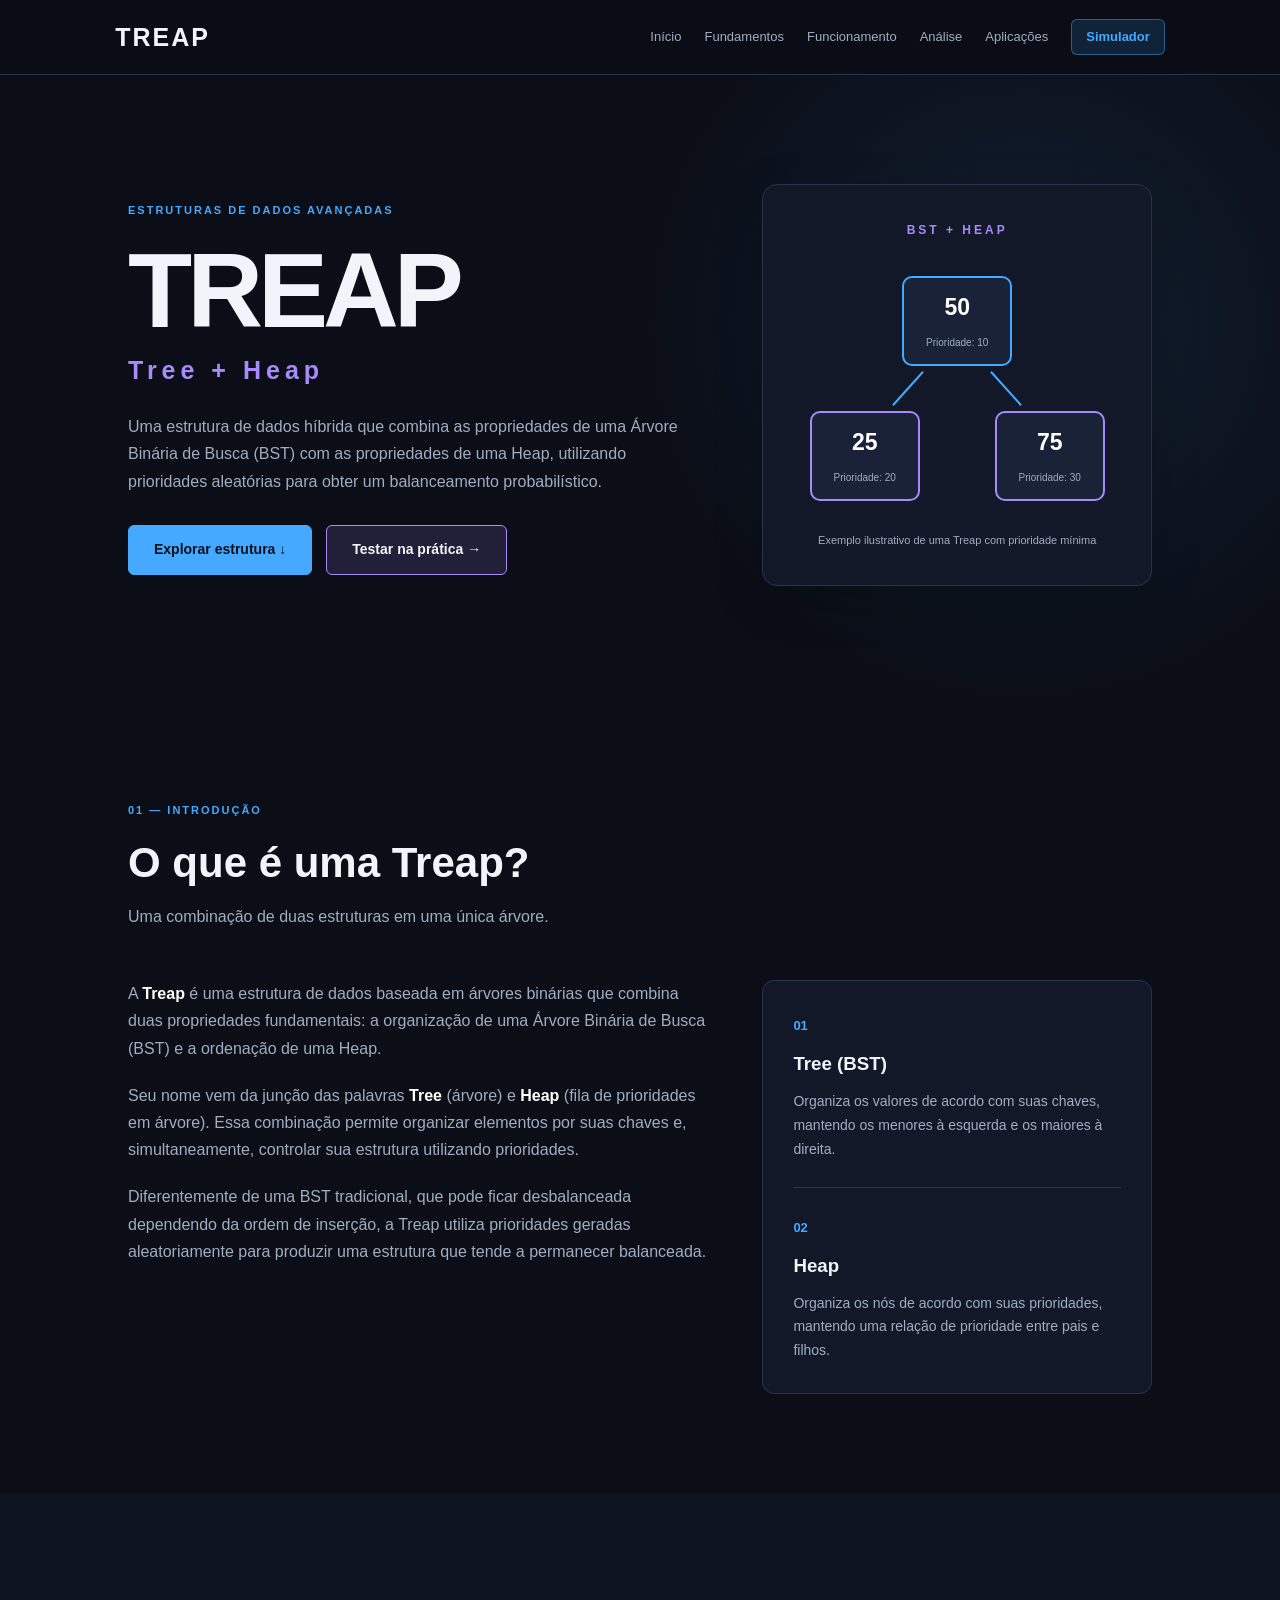
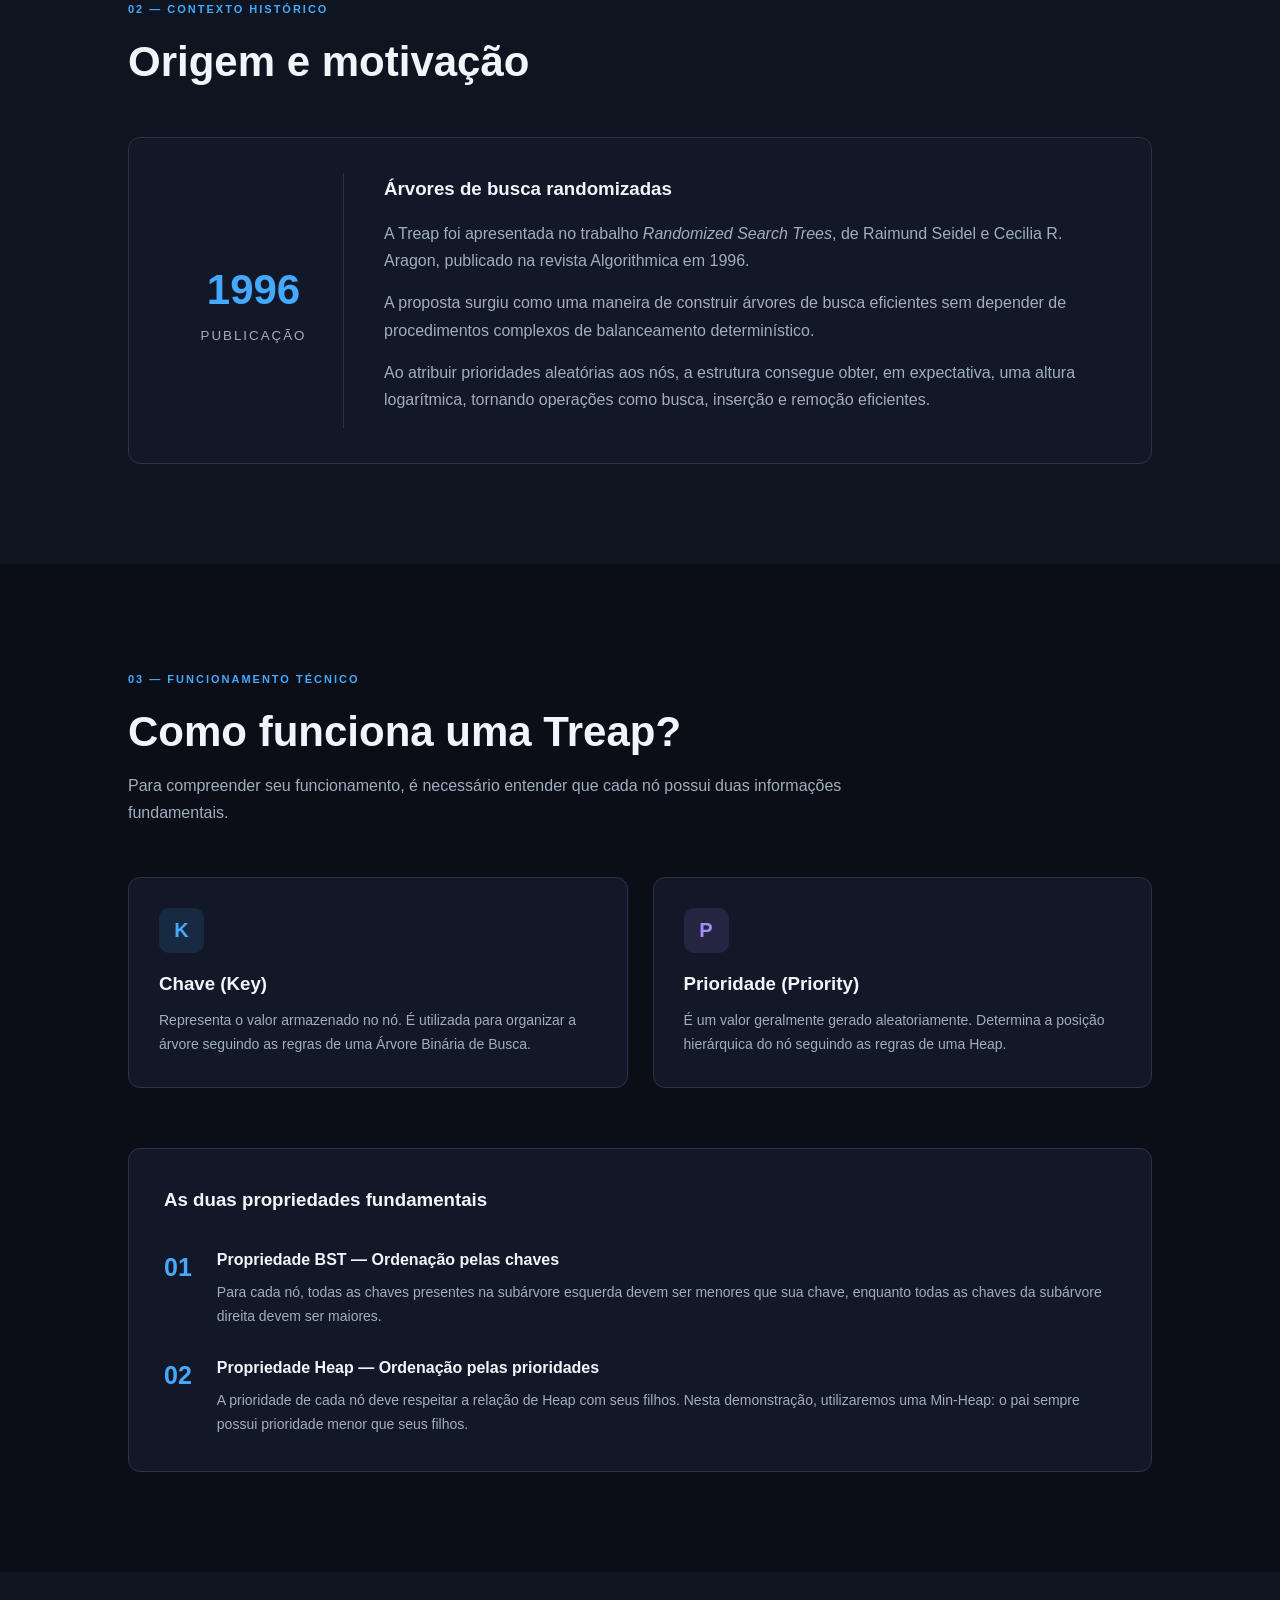
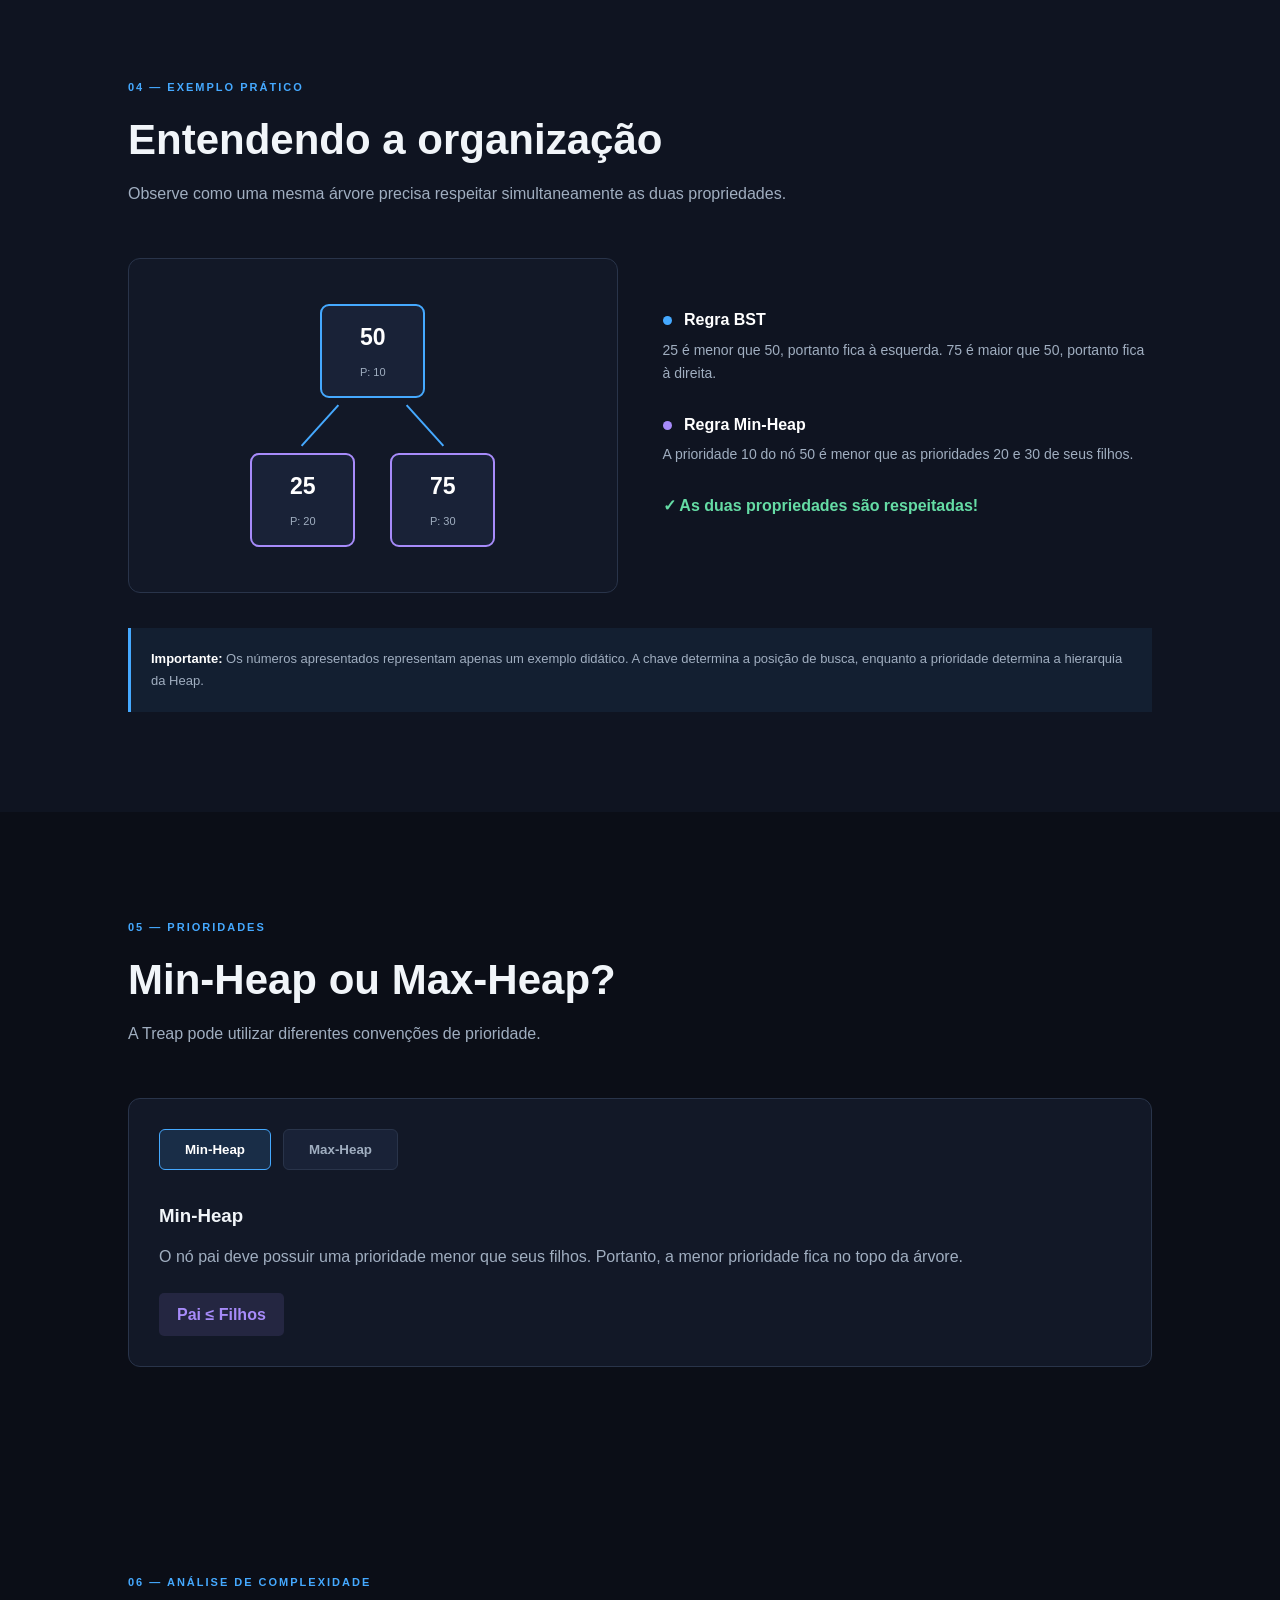
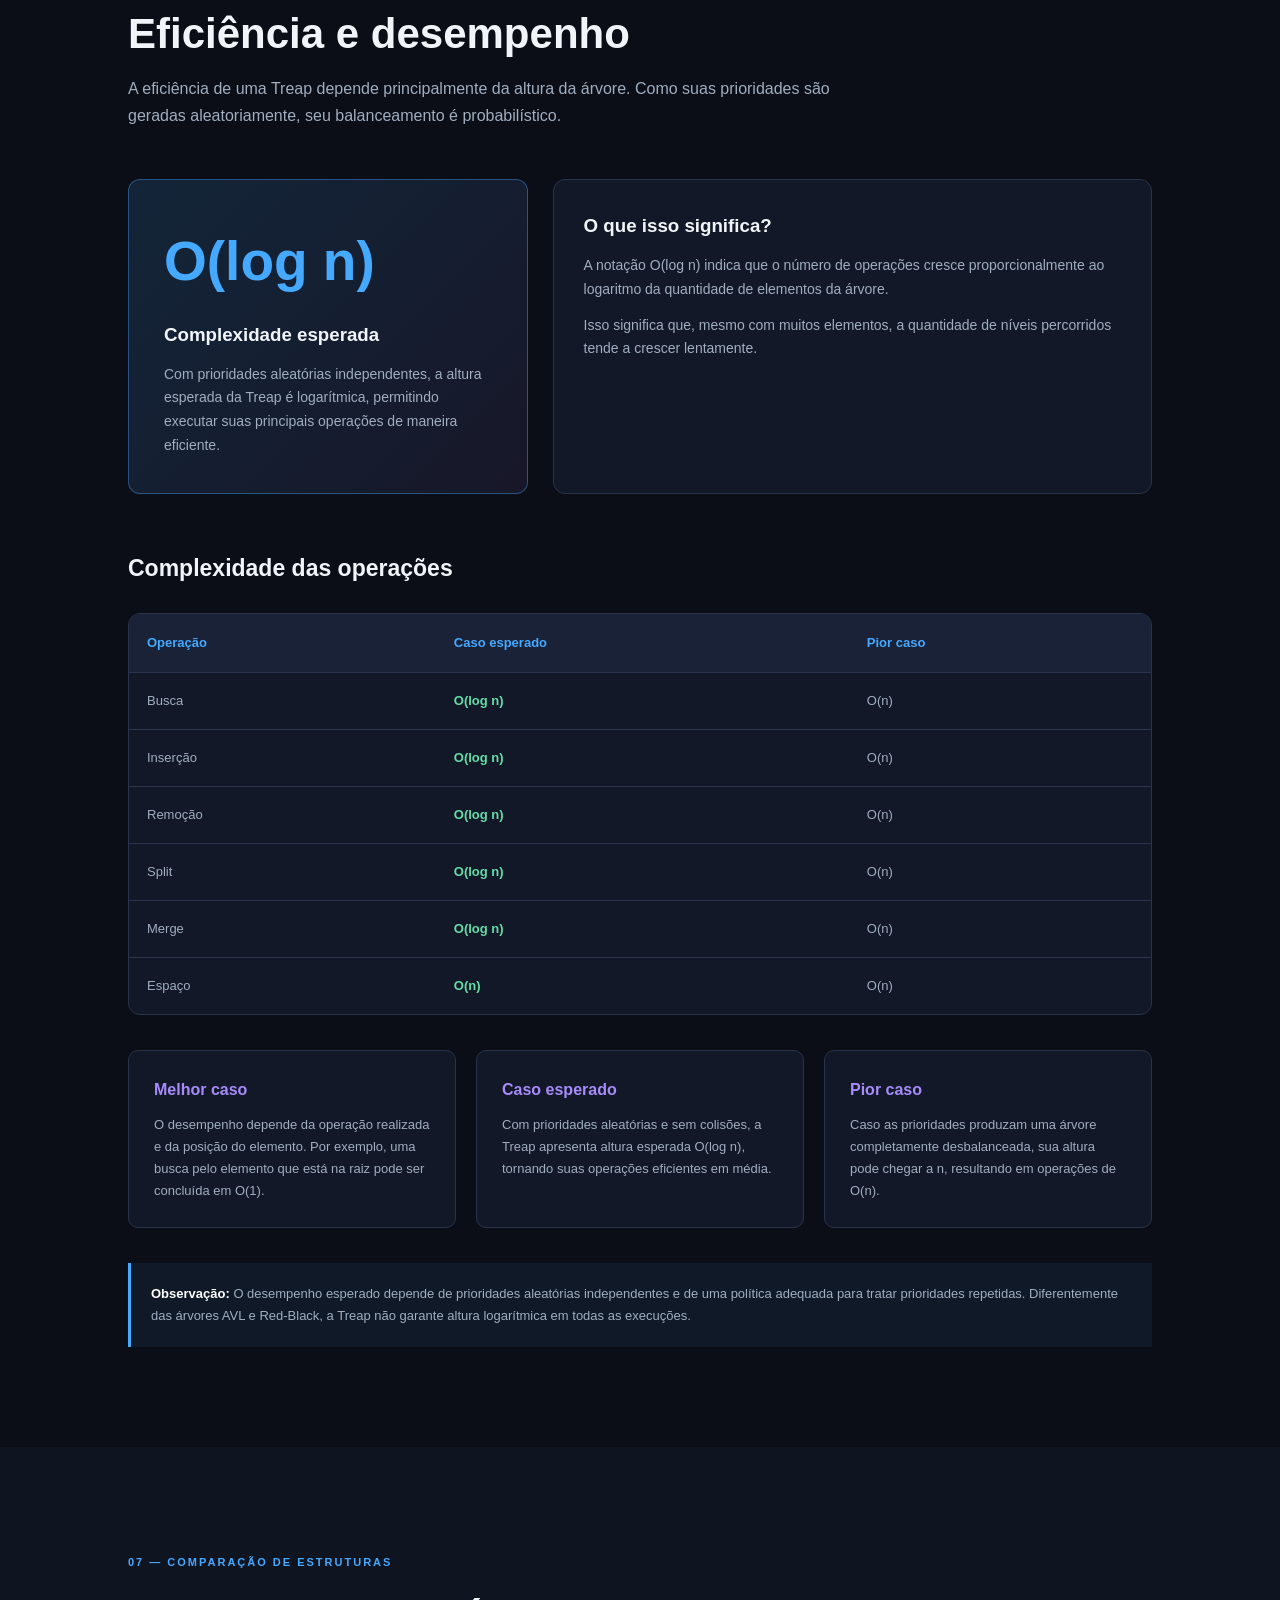
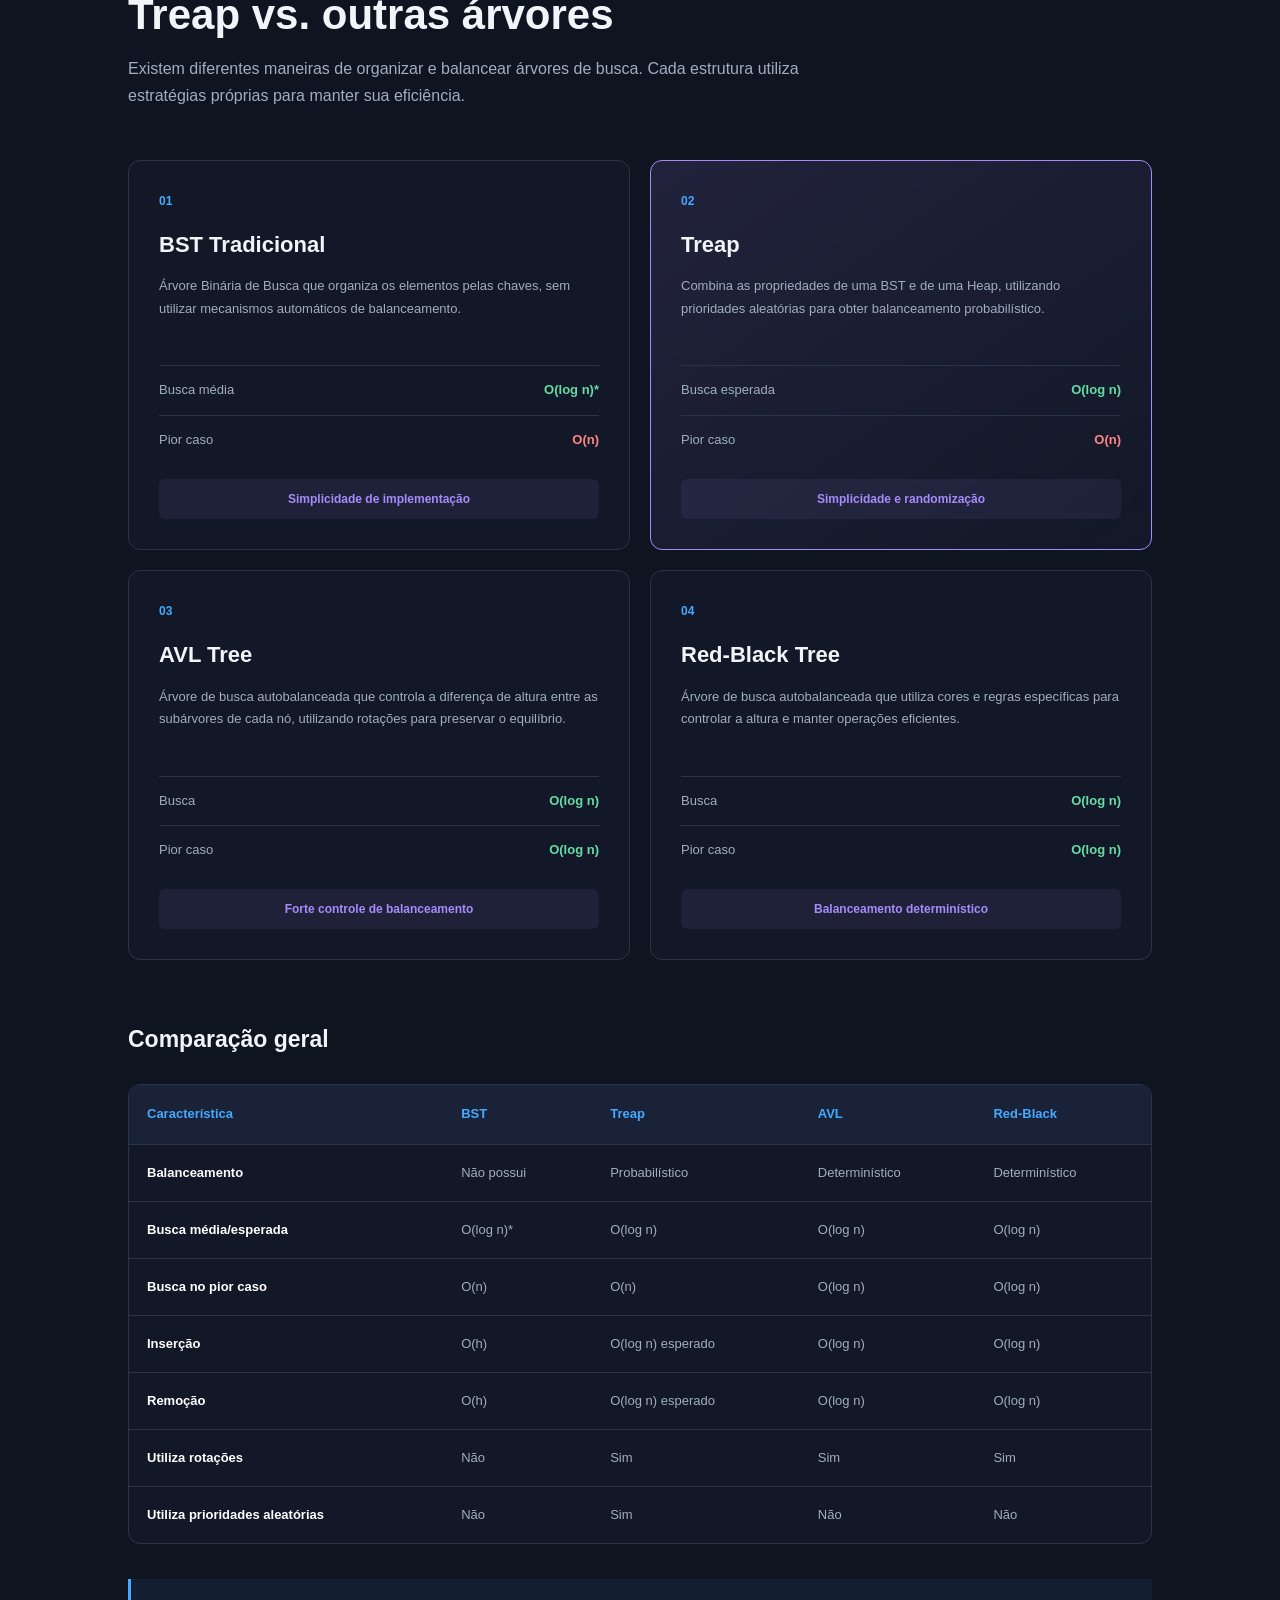
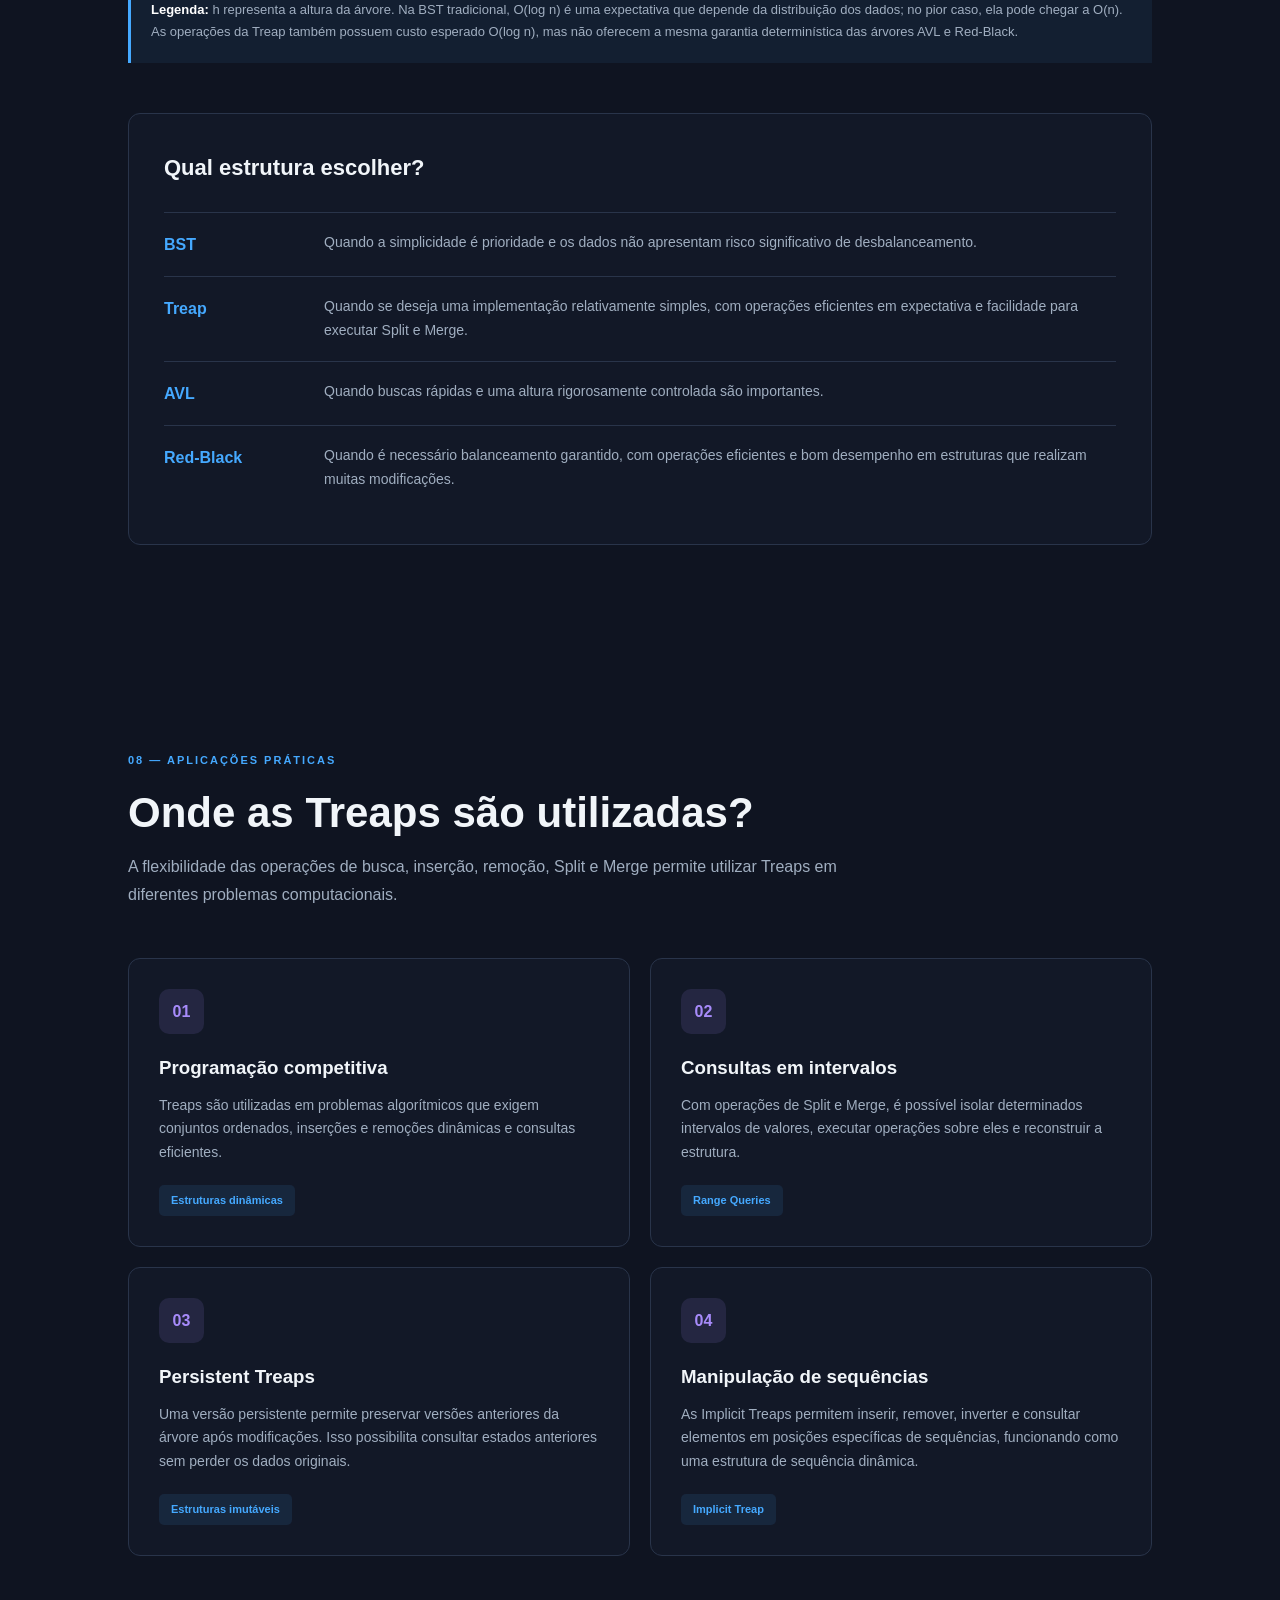
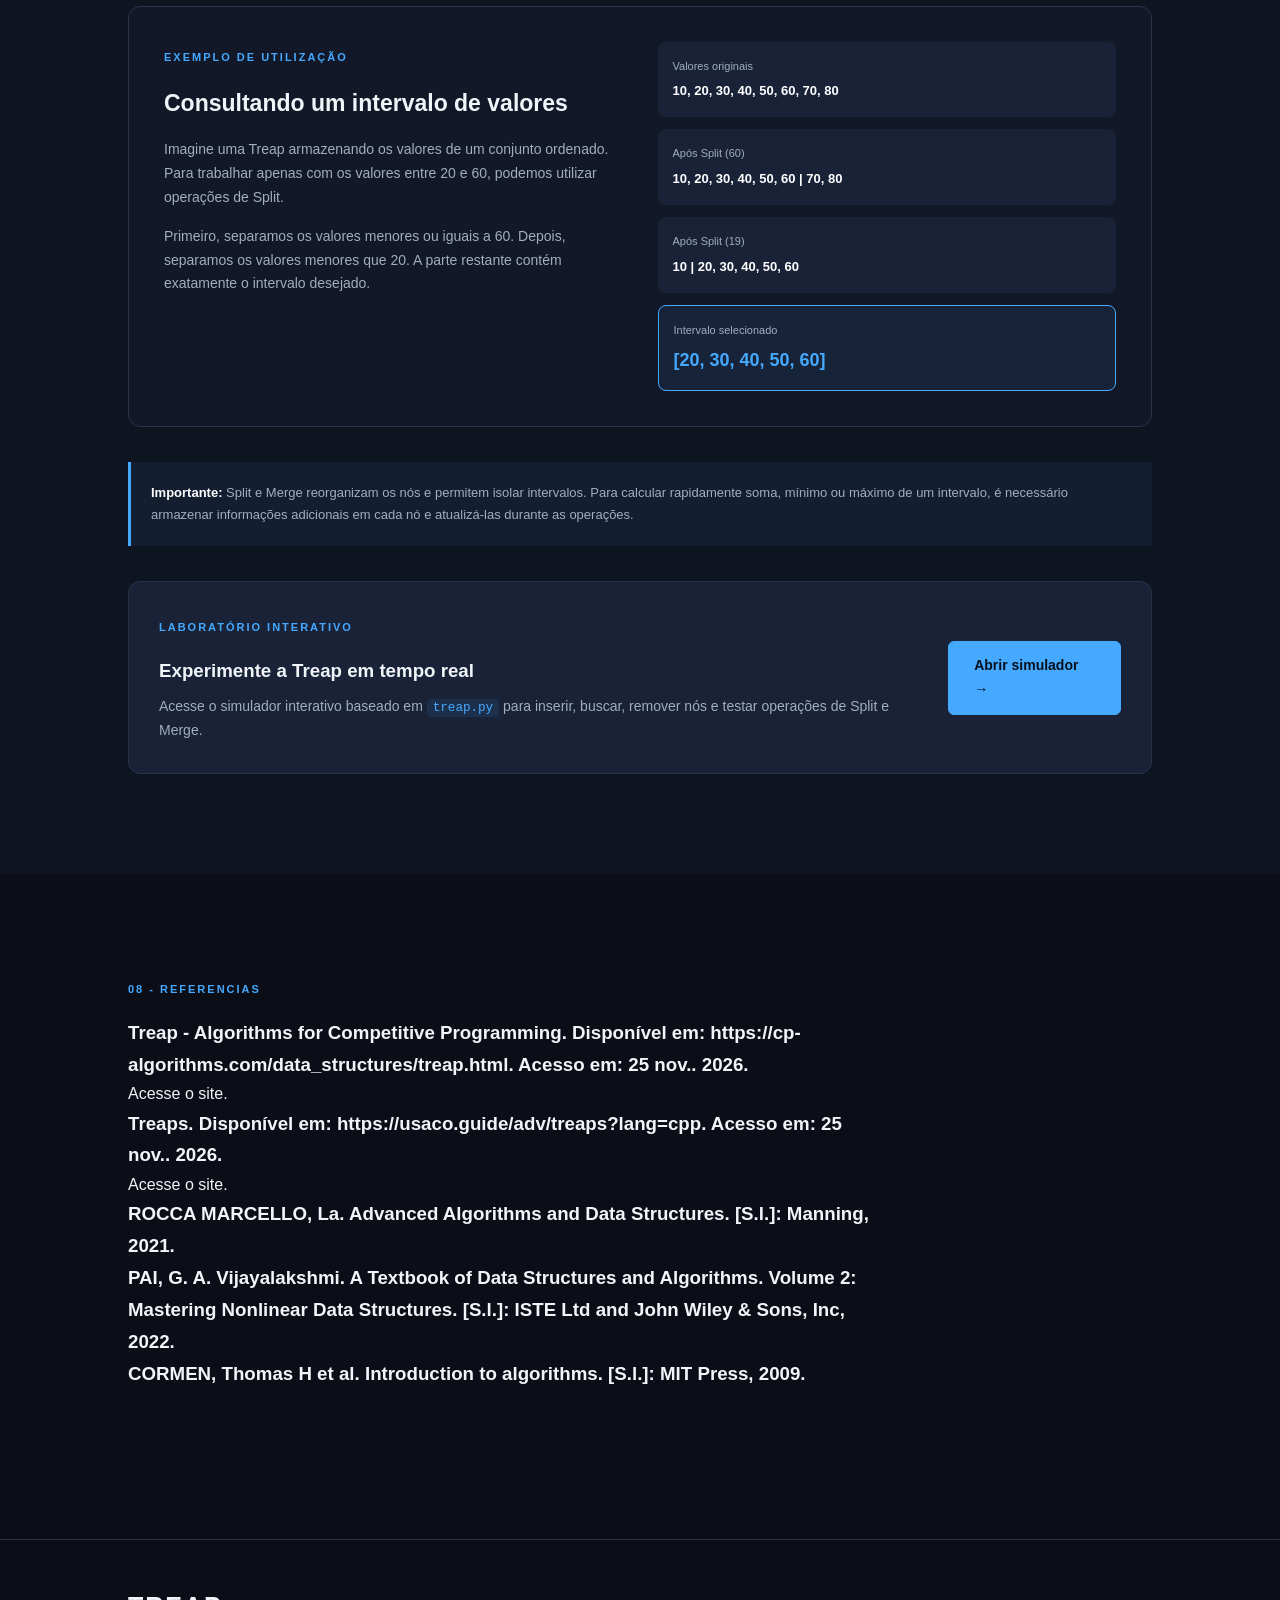
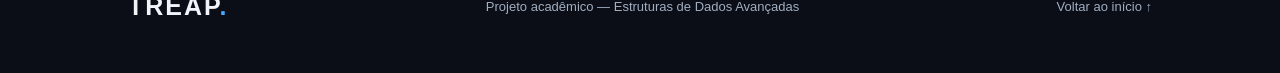
==== commit f410051c: "Update index.html" ====
--- a/index.html
+++ b/index.html
@@ -904,6 +904,34 @@
 
         </section>
 
+        <!-- REFERENCIAS-->
+        <section class="section" id="referencias">
+            <div class="section-heading">
+                <span class="tag">08 - REFERENCIAS</span>
+                <h3>Treap - 
+                    Algorithms for Competitive Programming. 
+                    Disponível em: https://cp-algorithms.com/data_structures/treap.html. 
+                    Acesso em: 25 nov.. 2026.
+                </h3>
+                <a href="https://cp-algorithms.com/data_structures/treap.html">Acesse o site.</a>
+                <h3>
+                    Treaps. Disponível em: https://usaco.guide/adv/treaps?lang=cpp. Acesso em: 25 nov.. 2026.
+                </h3>
+                <a href="https://usaco.guide/adv/treaps?lang=cpp">Acesse o site.</a>
+                <h3>
+                    ROCCA MARCELLO, La. Advanced Algorithms and Data Structures. [S.l.]: Manning, 2021.
+                </h3>
+                <h3>
+                    PAI, G. A. Vijayalakshmi. A Textbook of Data Structures and Algorithms. 
+                    Volume 2: Mastering Nonlinear Data Structures. [S.l.]: ISTE Ltd and John Wiley & Sons, Inc, 2022.
+                </h3>
+                <h3>
+                    CORMEN, Thomas H et al. Introduction to algorithms. [S.l.]: MIT Press, 2009.
+                </h3>
+            </div>
+
+        </section>
+
         <footer>
             <div class="logo">TREAP<span>.</span></div>
 
